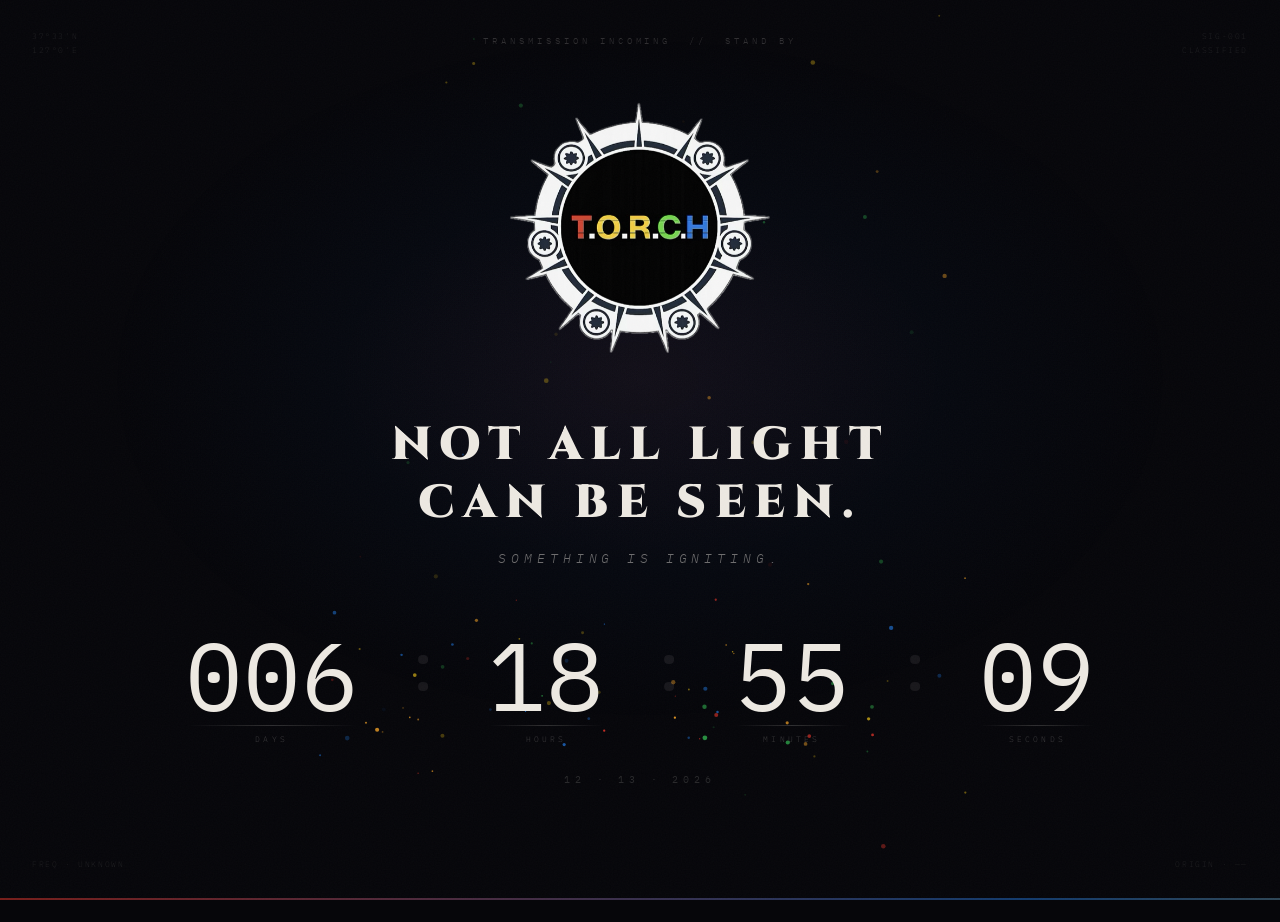
==== index.html @ 98383935 "Initial commit: T.O.R.C.H teaser site with countdown" ====
<!DOCTYPE html>
<html lang="en">
<head>
  <meta charset="UTF-8" />
  <meta name="viewport" content="width=device-width, initial-scale=1.0" />
  <title>T.O.R.C.H — 12.13.2026</title>
  <meta name="description" content="Something is igniting. 12.13.2026" />

  <link rel="preconnect" href="https://fonts.googleapis.com" />
  <link rel="preconnect" href="https://fonts.gstatic.com" crossorigin />
  <link href="https://fonts.googleapis.com/css2?family=Cinzel:wght@400;700;900&family=IBM+Plex+Mono:ital,wght@0,300;0,400;0,500;1,300&display=swap" rel="stylesheet" />

  <style>
    *, *::before, *::after { box-sizing: border-box; margin: 0; padding: 0; }

    :root {
      --red:    #e8352a;
      --blue:   #1f6fd0;
      --yellow: #f5c918;
      --green:  #2ea84a;
      --cream:  #ede9e2;
      --bg:     #06060a;
      --mid:    rgba(237,233,226,0.45);
      --faint:  rgba(237,233,226,0.18);
      --ghost:  rgba(237,233,226,0.07);
    }

    html, body {
      width: 100%; height: 100%;
      background: var(--bg);
      color: var(--cream);
      overflow-x: hidden;
      -webkit-font-smoothing: antialiased;
    }

    /* ── Grain overlay ──────────────────────────────── */
    body::after {
      content: '';
      position: fixed; inset: 0;
      background-image: url("data:image/svg+xml,%3Csvg xmlns='http://www.w3.org/2000/svg' width='300' height='300'%3E%3Cfilter id='n'%3E%3CfeTurbulence type='fractalNoise' baseFrequency='0.75' numOctaves='4' stitchTiles='stitch'/%3E%3C/filter%3E%3Crect width='300' height='300' filter='url(%23n)' opacity='1'/%3E%3C/svg%3E");
      opacity: 0.028;
      pointer-events: none;
      z-index: 999;
    }

    /* ── Radial bg glow ─────────────────────────────── */
    body::before {
      content: '';
      position: fixed; inset: 0;
      background: radial-gradient(ellipse 60% 55% at 50% 42%, rgba(31,111,208,0.07) 0%, transparent 70%),
                  radial-gradient(ellipse 40% 35% at 50% 42%, rgba(232,53,42,0.05) 0%, transparent 60%);
      pointer-events: none;
      z-index: 0;
    }

    /* ── Canvas ─────────────────────────────────────── */
    #canvas {
      position: fixed; inset: 0;
      width: 100%; height: 100%;
      pointer-events: none;
      z-index: 1;
    }

    /* ── Layout ─────────────────────────────────────── */
    .site {
      position: relative; z-index: 2;
      min-height: 100vh;
      display: flex;
      flex-direction: column;
      align-items: center;
      justify-content: center;
      padding: 6rem 2rem 5rem;
      gap: 0;
    }

    /* ── Top label ──────────────────────────────────── */
    .transmission {
      position: fixed;
      top: 2.2rem; left: 50%;
      transform: translateX(-50%);
      font-family: 'IBM Plex Mono', monospace;
      font-size: 0.55rem;
      font-weight: 300;
      letter-spacing: 0.45em;
      color: rgba(237,233,226,0.18);
      white-space: nowrap;
      text-transform: uppercase;
      animation: fadeIn 2s ease 0.5s both;
    }

    /* ── Corner coords ──────────────────────────────── */
    .corner {
      position: fixed;
      font-family: 'IBM Plex Mono', monospace;
      font-size: 0.5rem;
      font-weight: 300;
      letter-spacing: 0.2em;
      color: rgba(237,233,226,0.1);
      line-height: 1.8;
      animation: fadeIn 2s ease 1.5s both;
    }
    .corner-tl { top: 1.8rem; left: 2rem; }
    .corner-tr { top: 1.8rem; right: 2rem; text-align: right; }
    .corner-bl { bottom: 1.8rem; left: 2rem; }
    .corner-br { bottom: 1.8rem; right: 2rem; text-align: right; }
    @media (max-width: 600px) { .corner { display: none; } }

    /* ── Logo ───────────────────────────────────────── */
    .logo-wrap {
      position: relative;
      width: clamp(160px, 26vw, 260px);
      aspect-ratio: 1;
      margin-bottom: 3.5rem;
      animation: riseIn 1.4s cubic-bezier(0.22,1,0.36,1) 0.2s both;
    }

    .logo-wrap img {
      width: 100%; height: 100%;
      object-fit: contain;
      animation: breathe 5s ease-in-out infinite;
    }

    @keyframes breathe {
      0%,100% {
        filter:
          drop-shadow(0 0 18px rgba(232,53,42,0.22))
          drop-shadow(0 0 50px rgba(31,111,208,0.12))
          drop-shadow(0 0 90px rgba(245,201,24,0.05));
      }
      50% {
        filter:
          drop-shadow(0 0 32px rgba(232,53,42,0.40))
          drop-shadow(0 0 80px rgba(31,111,208,0.22))
          drop-shadow(0 0 140px rgba(245,201,24,0.10))
          drop-shadow(0 0 200px rgba(46,168,74,0.06));
      }
    }

    /* ── Headline ───────────────────────────────────── */
    .headline {
      text-align: center;
      margin-bottom: 3.8rem;
      animation: riseIn 1.4s cubic-bezier(0.22,1,0.36,1) 0.5s both;
    }

    .headline h1 {
      font-family: 'Cinzel', serif;
      font-weight: 900;
      font-size: clamp(1.35rem, 4.2vw, 2.9rem);
      letter-spacing: 0.18em;
      color: var(--cream);
      line-height: 1.25;
      margin-bottom: 1.1rem;
    }

    .headline p {
      font-family: 'IBM Plex Mono', monospace;
      font-weight: 300;
      font-style: italic;
      font-size: clamp(0.65rem, 1.4vw, 0.8rem);
      letter-spacing: 0.38em;
      color: var(--mid);
      text-transform: uppercase;
    }

    /* ── Countdown ──────────────────────────────────── */
    .countdown-wrap {
      display: flex;
      align-items: flex-start;
      gap: clamp(1.2rem, 3.5vw, 3rem);
      margin-bottom: 1.8rem;
      animation: riseIn 1.4s cubic-bezier(0.22,1,0.36,1) 0.8s both;
    }

    .cd-unit {
      display: flex;
      flex-direction: column;
      align-items: center;
      gap: 0.6rem;
    }

    .cd-num {
      font-family: 'IBM Plex Mono', monospace;
      font-weight: 400;
      font-size: clamp(2.8rem, 9vw, 6rem);
      line-height: 1;
      color: var(--cream);
      min-width: 2ch;
      text-align: center;
      position: relative;
    }

    /* Underline rule */
    .cd-num::after {
      content: '';
      position: absolute;
      bottom: -3px; left: 0; right: 0;
      height: 1px;
      background: linear-gradient(90deg, transparent, var(--faint), transparent);
    }

    .cd-label {
      font-family: 'IBM Plex Mono', monospace;
      font-weight: 300;
      font-size: 0.52rem;
      letter-spacing: 0.38em;
      color: rgba(237,233,226,0.22);
      text-transform: uppercase;
    }

    .cd-sep {
      font-family: 'IBM Plex Mono', monospace;
      font-size: clamp(2rem, 6vw, 4.2rem);
      color: rgba(237,233,226,0.08);
      line-height: 1;
      margin-top: 0.05em;
      user-select: none;
    }

    /* Tick flash */
    @keyframes tick {
      0%   { opacity: 1; }
      12%  { opacity: 0.4; }
      25%  { opacity: 1; }
    }
    .flash { animation: tick 0.25s ease; }

    /* ── Date tag ───────────────────────────────────── */
    .date-tag {
      font-family: 'IBM Plex Mono', monospace;
      font-size: 0.6rem;
      letter-spacing: 0.5em;
      color: rgba(237,233,226,0.15);
      margin-bottom: 3.5rem;
      text-transform: uppercase;
      animation: riseIn 1.4s cubic-bezier(0.22,1,0.36,1) 1s both;
    }


    /* ── Bottom signal bar ──────────────────────────── */
    .signal-bar {
      position: fixed;
      bottom: 0; left: 0; right: 0;
      height: 2px;
      background: linear-gradient(90deg,
        var(--red), var(--blue), var(--yellow), var(--green), var(--blue), var(--red)
      );
      background-size: 400% 100%;
      animation: signalFlow 10s linear infinite;
      opacity: 0.5;
      z-index: 10;
    }
    @keyframes signalFlow {
      0%   { background-position: 0% 0%; }
      100% { background-position: 400% 0%; }
    }

    /* ── Shared animations ──────────────────────────── */
    @keyframes fadeIn {
      from { opacity: 0; }
      to   { opacity: 1; }
    }
    @keyframes riseIn {
      from { opacity: 0; transform: translateY(22px); }
      to   { opacity: 1; transform: translateY(0); }
    }

    /* ── Responsive ─────────────────────────────────── */
    @media (max-width: 480px) {
      .countdown-wrap { gap: 0.9rem; }
      .cd-sep { font-size: 1.8rem; }
      .headline h1 { letter-spacing: 0.1em; }
    }
  </style>
</head>
<body>

<canvas id="canvas"></canvas>

<div class="transmission">TRANSMISSION INCOMING &nbsp;//&nbsp; STAND BY</div>

<div class="corner corner-tl">37°33'N<br>127°0'E</div>
<div class="corner corner-tr">SIG-001<br>CLASSIFIED</div>
<div class="corner corner-bl">FREQ&nbsp;·&nbsp;UNKNOWN</div>
<div class="corner corner-br">ORIGIN&nbsp;·&nbsp;——</div>

<main class="site">

  <div class="logo-wrap">
    <img src="images/Hero.png" alt="T.O.R.C.H" />
  </div>

  <div class="headline">
    <h1>NOT ALL LIGHT<br>CAN BE SEEN.</h1>
    <p>Something is igniting.</p>
  </div>

  <div class="countdown-wrap" id="countdown">
    <div class="cd-unit">
      <div class="cd-num" id="cd-days">000</div>
      <div class="cd-label">Days</div>
    </div>
    <div class="cd-sep">:</div>
    <div class="cd-unit">
      <div class="cd-num" id="cd-hours">00</div>
      <div class="cd-label">Hours</div>
    </div>
    <div class="cd-sep">:</div>
    <div class="cd-unit">
      <div class="cd-num" id="cd-mins">00</div>
      <div class="cd-label">Minutes</div>
    </div>
    <div class="cd-sep">:</div>
    <div class="cd-unit">
      <div class="cd-num" id="cd-secs">00</div>
      <div class="cd-label">Seconds</div>
    </div>
  </div>

  <div class="date-tag">12 · 13 · 2026</div>

</main>

<div class="signal-bar"></div>

<script>
// ── Countdown ──────────────────────────────────────────────────
const TARGET = new Date('2026-12-13T00:00:00');

function pad(n, w = 2) { return String(n).padStart(w, '0'); }

function tick() {
  const now  = new Date();
  const diff = TARGET - now;

  if (diff <= 0) {
    ['cd-days','cd-hours','cd-mins','cd-secs'].forEach(id => {
      document.getElementById(id).textContent = id === 'cd-days' ? '000' : '00';
    });
    return;
  }

  const days  = Math.floor(diff / 864e5);
  const hours = Math.floor((diff % 864e5) / 36e5);
  const mins  = Math.floor((diff % 36e5)  / 6e4);
  const secs  = Math.floor((diff % 6e4)   / 1e3);

  const secEl  = document.getElementById('cd-secs');
  const newSec = pad(secs);
  if (secEl.textContent !== newSec) {
    secEl.classList.remove('flash');
    void secEl.offsetWidth;
    secEl.classList.add('flash');
  }

  document.getElementById('cd-days').textContent  = pad(days, 3);
  document.getElementById('cd-hours').textContent = pad(hours);
  document.getElementById('cd-mins').textContent  = pad(mins);
  secEl.textContent = newSec;
}

tick();
setInterval(tick, 1000);

// ── Particle system (rising embers) ───────────────────────────
(function () {
  const canvas = document.getElementById('canvas');
  const ctx    = canvas.getContext('2d');
  let W, H;

  const COLORS = [
    [232, 53,  42],   // red
    [245,201,  24],   // yellow
    [255,170,  40],   // warm orange
    [ 31,111, 208],   // blue
    [ 46,168,  74],   // green
  ];

  function resize() {
    W = canvas.width  = window.innerWidth;
    H = canvas.height = window.innerHeight;
  }
  resize();
  window.addEventListener('resize', resize);

  class Ember {
    constructor(scatter) {
      this.scatter = scatter;
      this.reset();
      if (scatter) { this.y = Math.random() * H; this.alpha *= Math.random(); }
    }
    reset() {
      // Spawn in a loose band around horizontal centre
      this.x     = W * 0.25 + Math.random() * W * 0.5;
      this.y     = H * 0.72 + Math.random() * H * 0.15;
      this.vx    = (Math.random() - 0.5) * 0.5;
      this.vy    = -(0.35 + Math.random() * 1.1);
      this.r     = 0.6 + Math.random() * 1.8;
      this.alpha = 0.55 + Math.random() * 0.4;
      this.decay = 0.003 + Math.random() * 0.005;
      this.col   = COLORS[Math.floor(Math.random() * COLORS.length)];
      this.age   = 0;
    }
    update() {
      this.x += this.vx + Math.sin(this.age * 0.04) * 0.25;
      this.y += this.vy;
      this.alpha -= this.decay;
      this.age++;
      if (this.alpha <= 0 || this.y < -8) this.reset();
    }
    draw() {
      const [r, g, b] = this.col;
      ctx.beginPath();
      ctx.arc(this.x, this.y, this.r, 0, Math.PI * 2);
      ctx.fillStyle = `rgba(${r},${g},${b},${this.alpha.toFixed(3)})`;
      ctx.fill();
    }
  }

  const COUNT   = 110;
  const embers  = Array.from({ length: COUNT }, (_, i) => new Ember(i < COUNT * 0.7));

  function frame() {
    ctx.clearRect(0, 0, W, H);
    embers.forEach(e => { e.update(); e.draw(); });
    requestAnimationFrame(frame);
  }
  frame();
})();
</script>

</body>
</html>
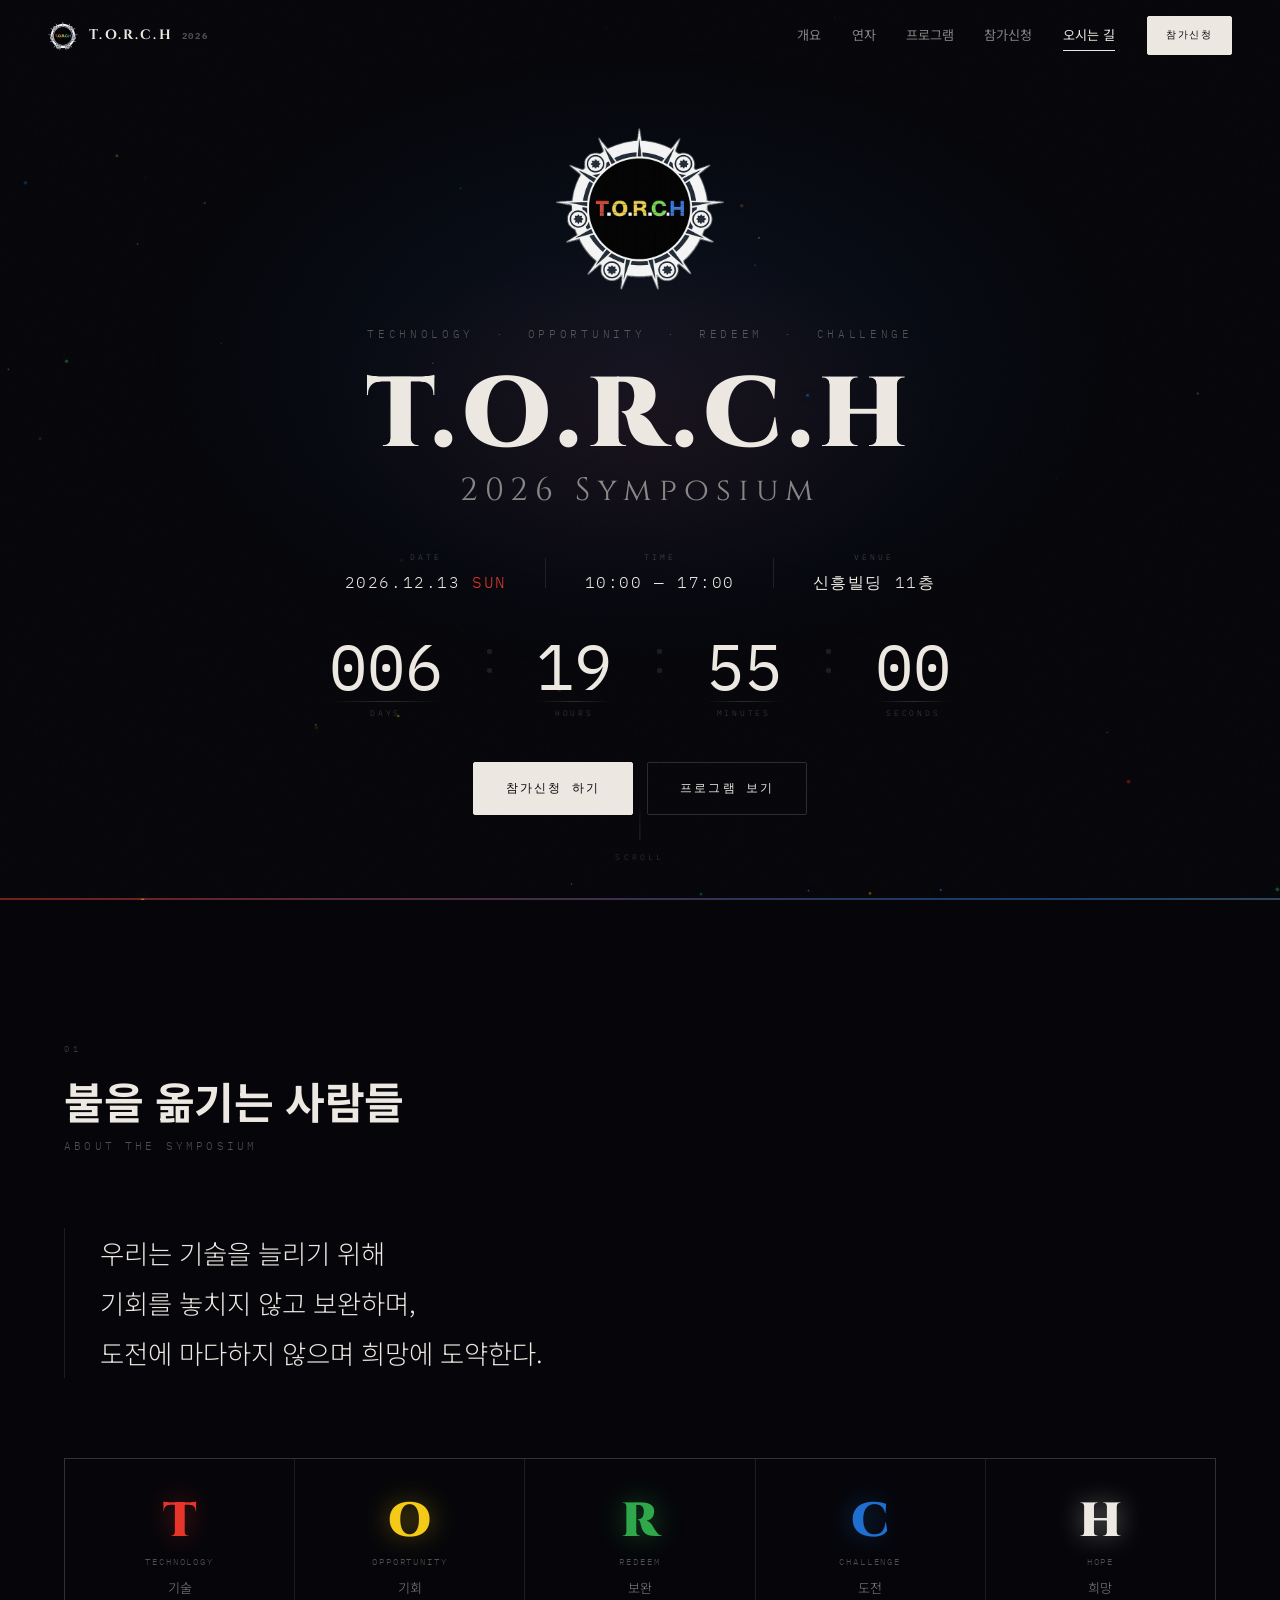
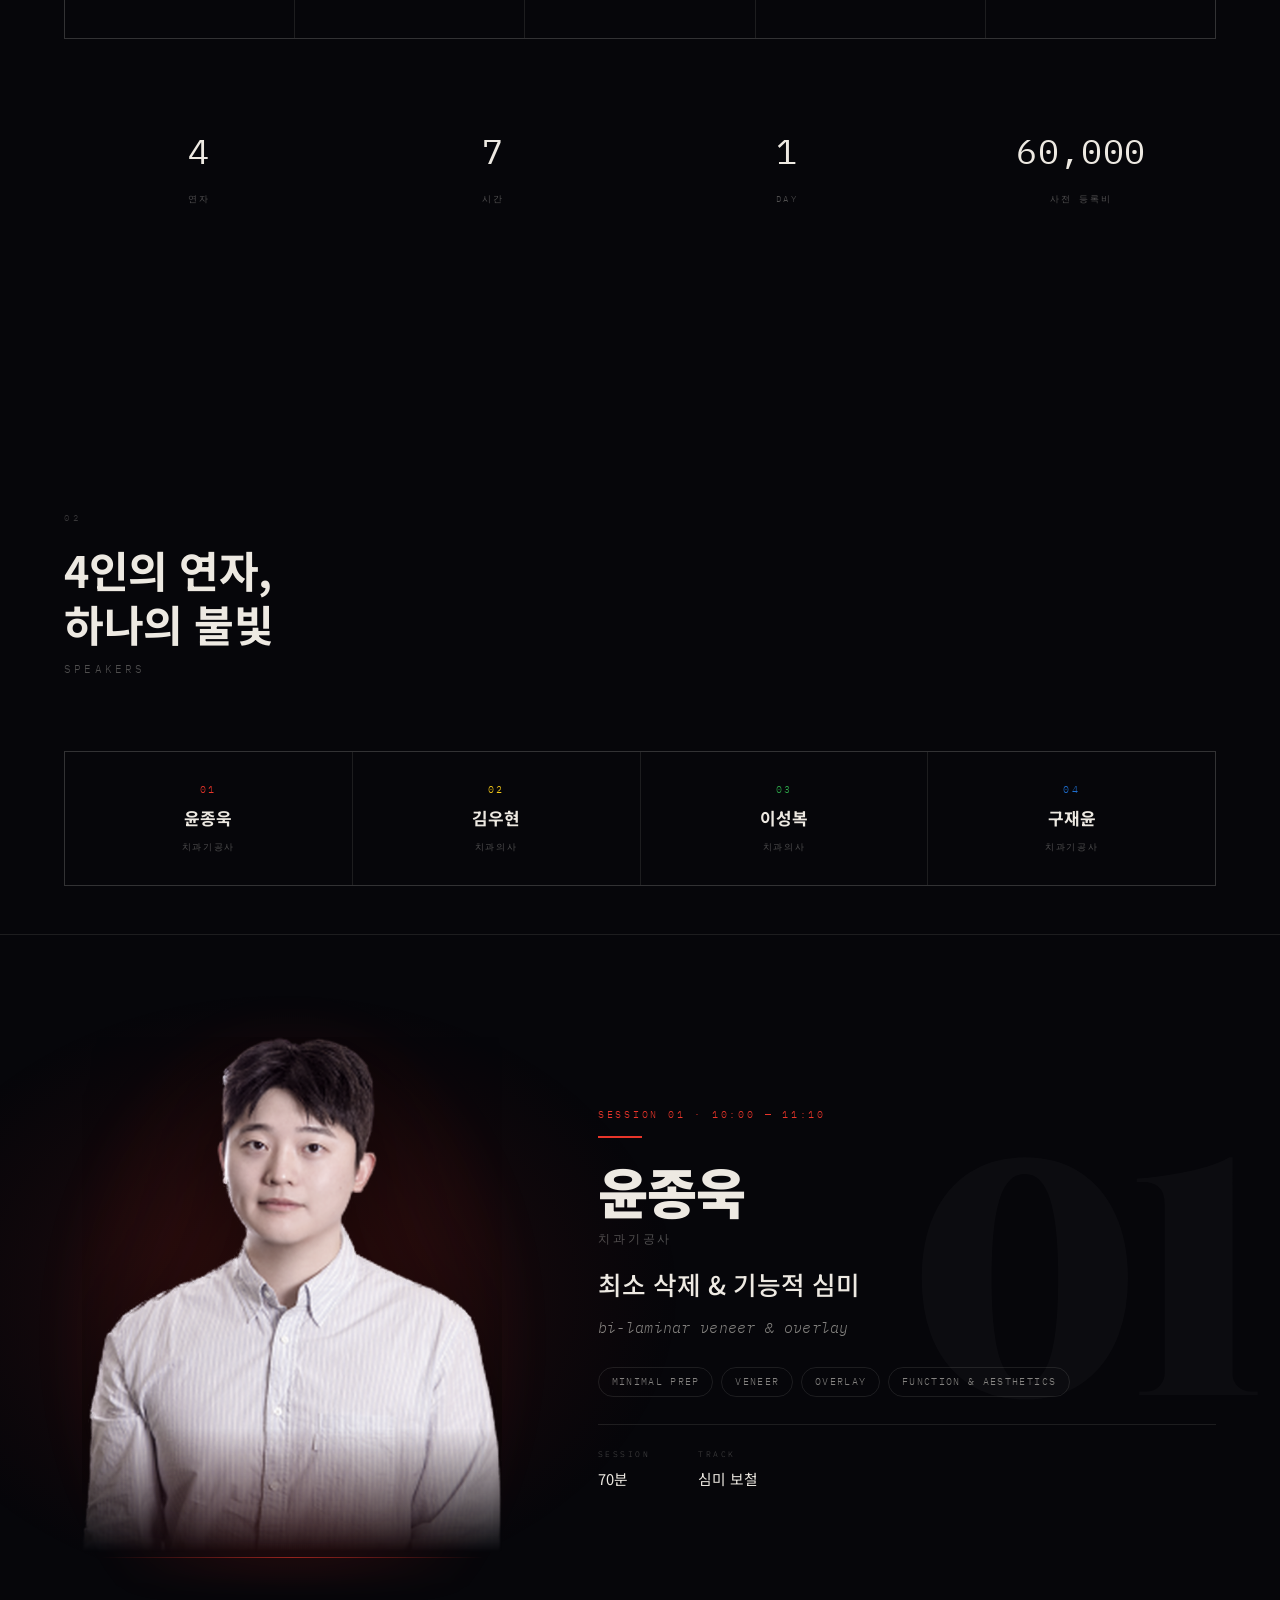
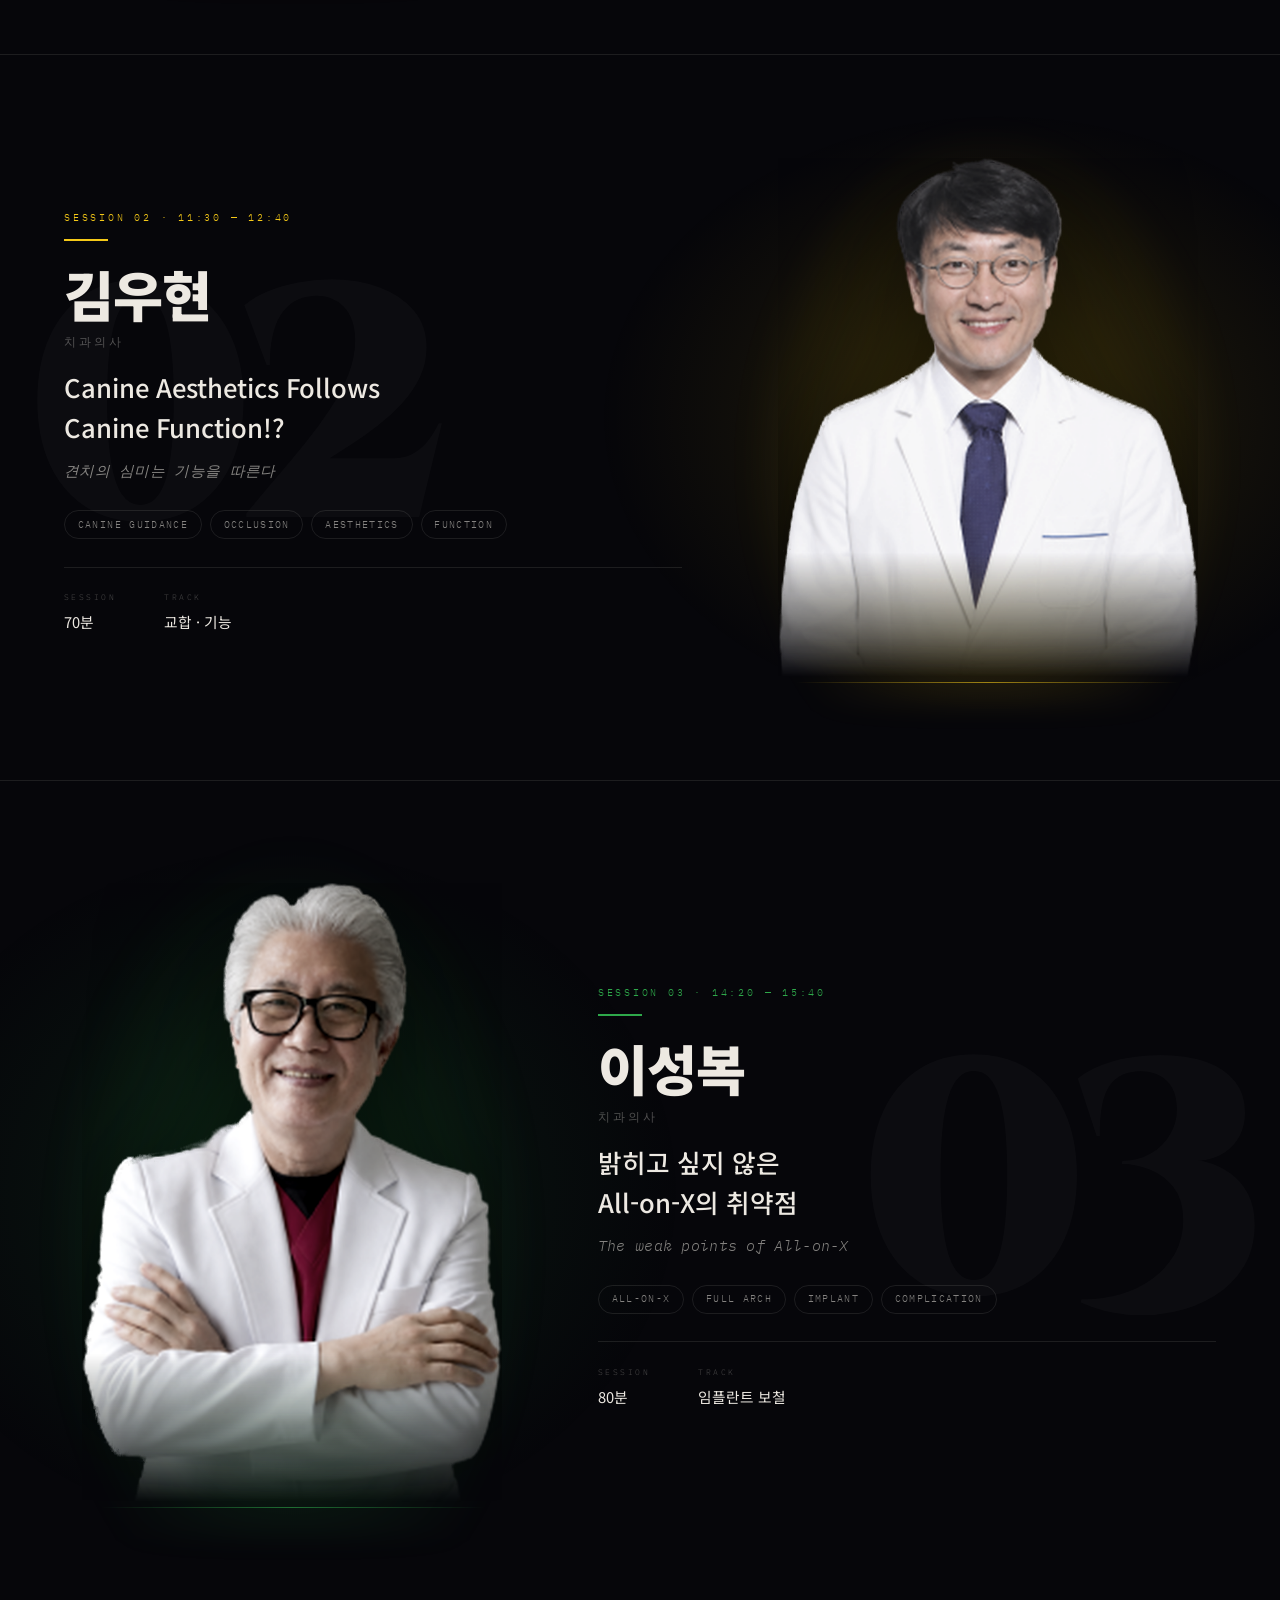
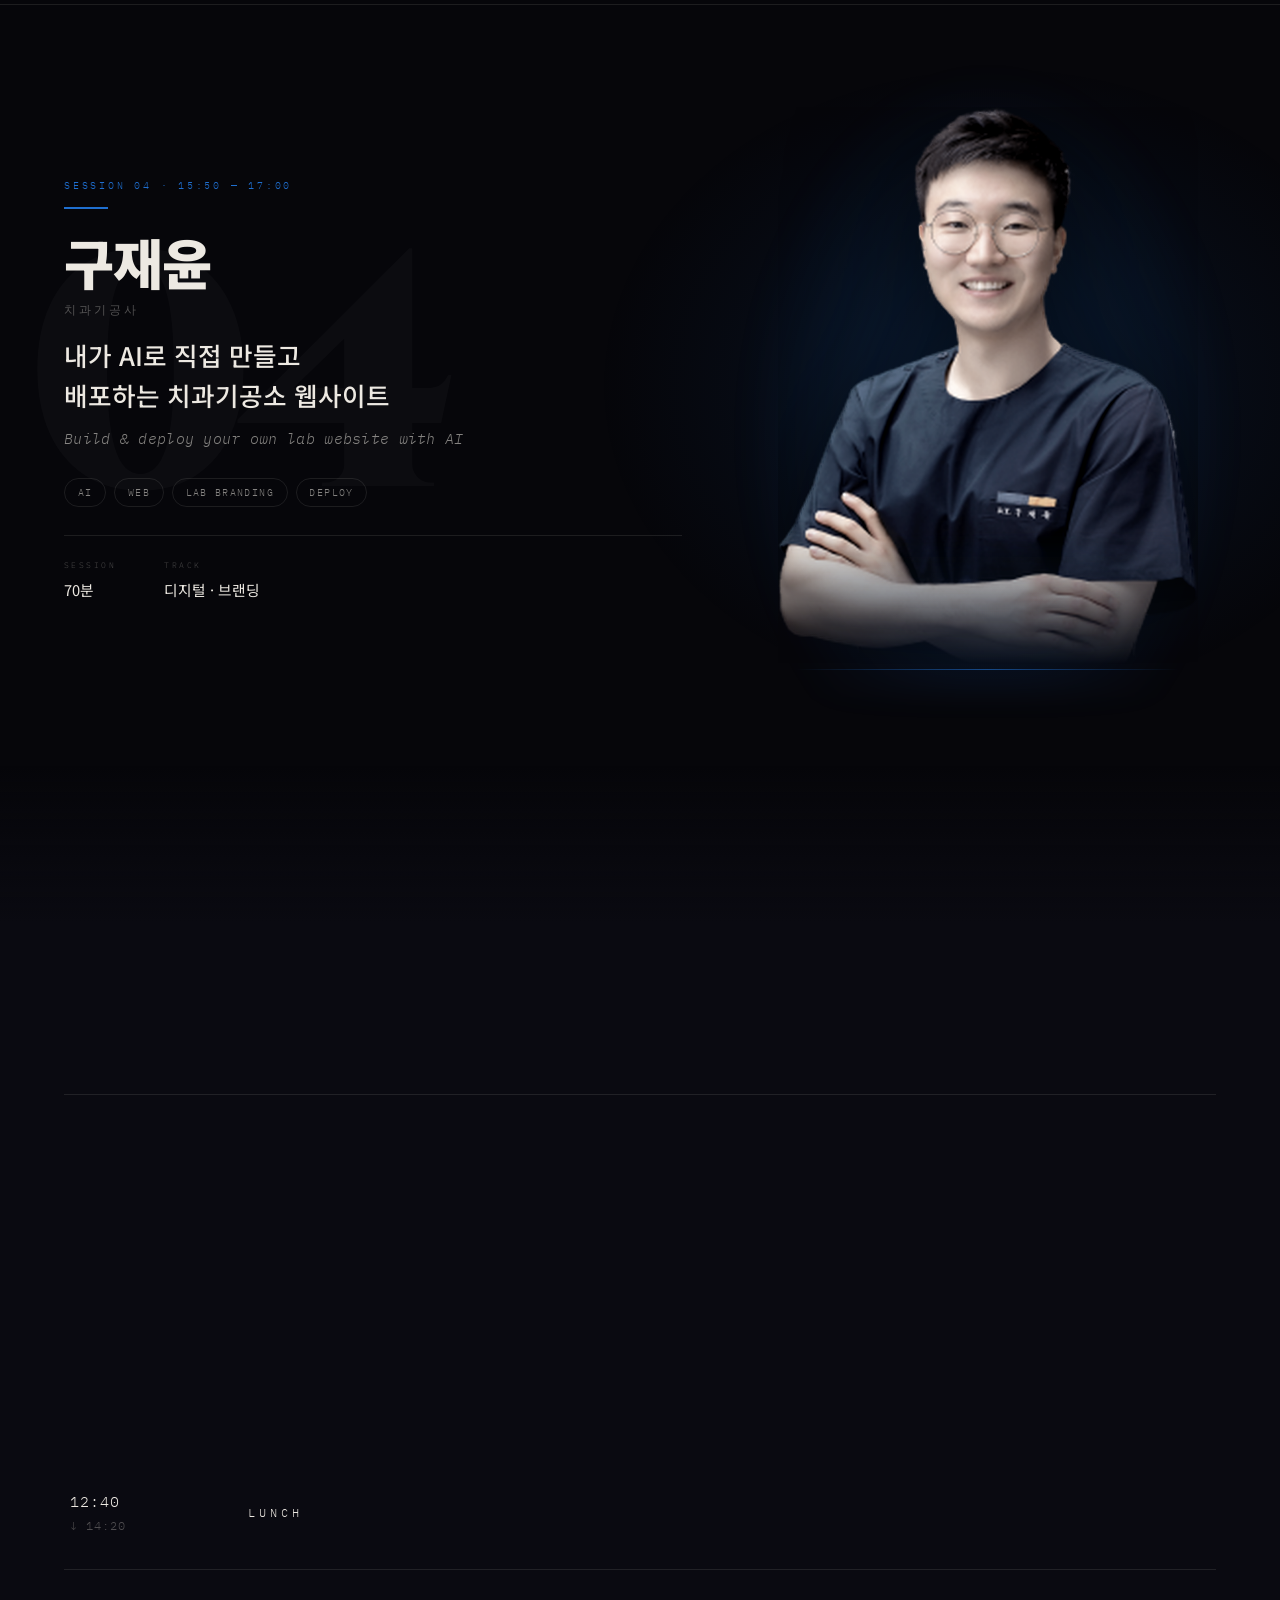
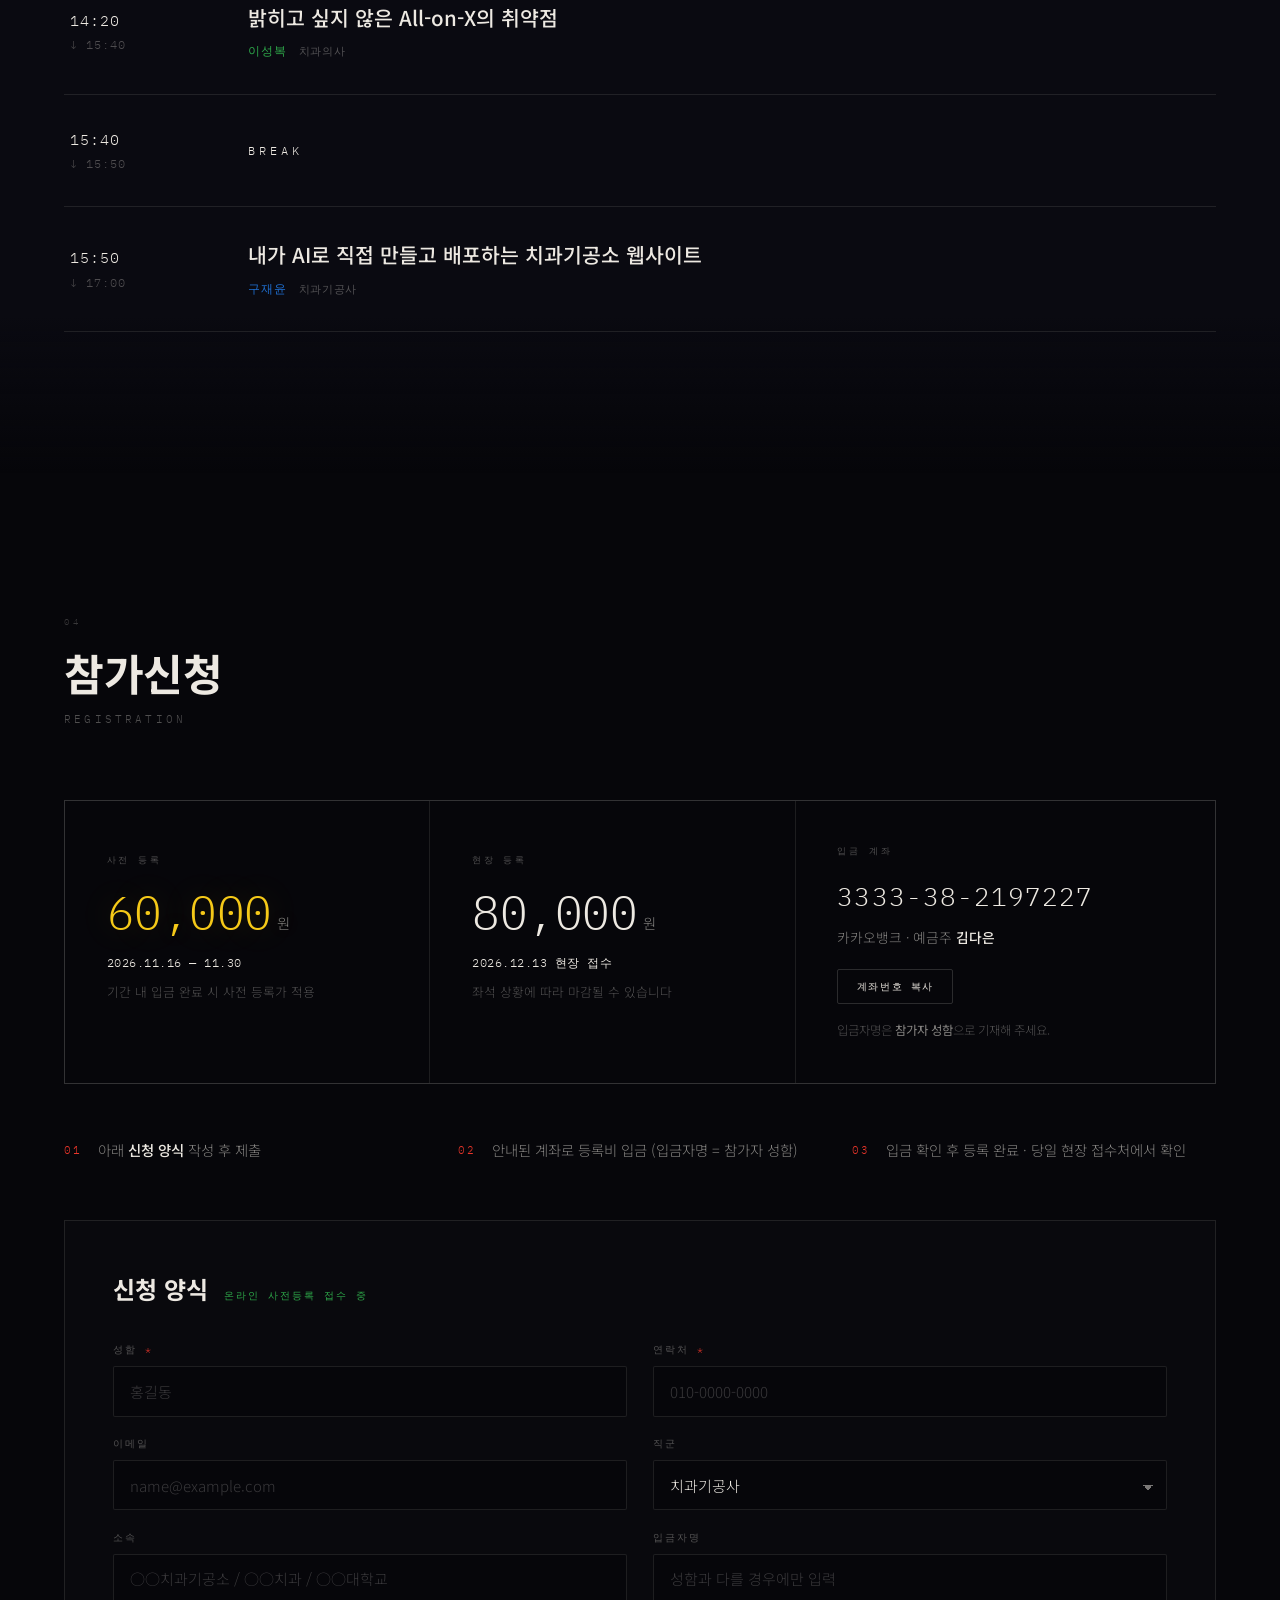
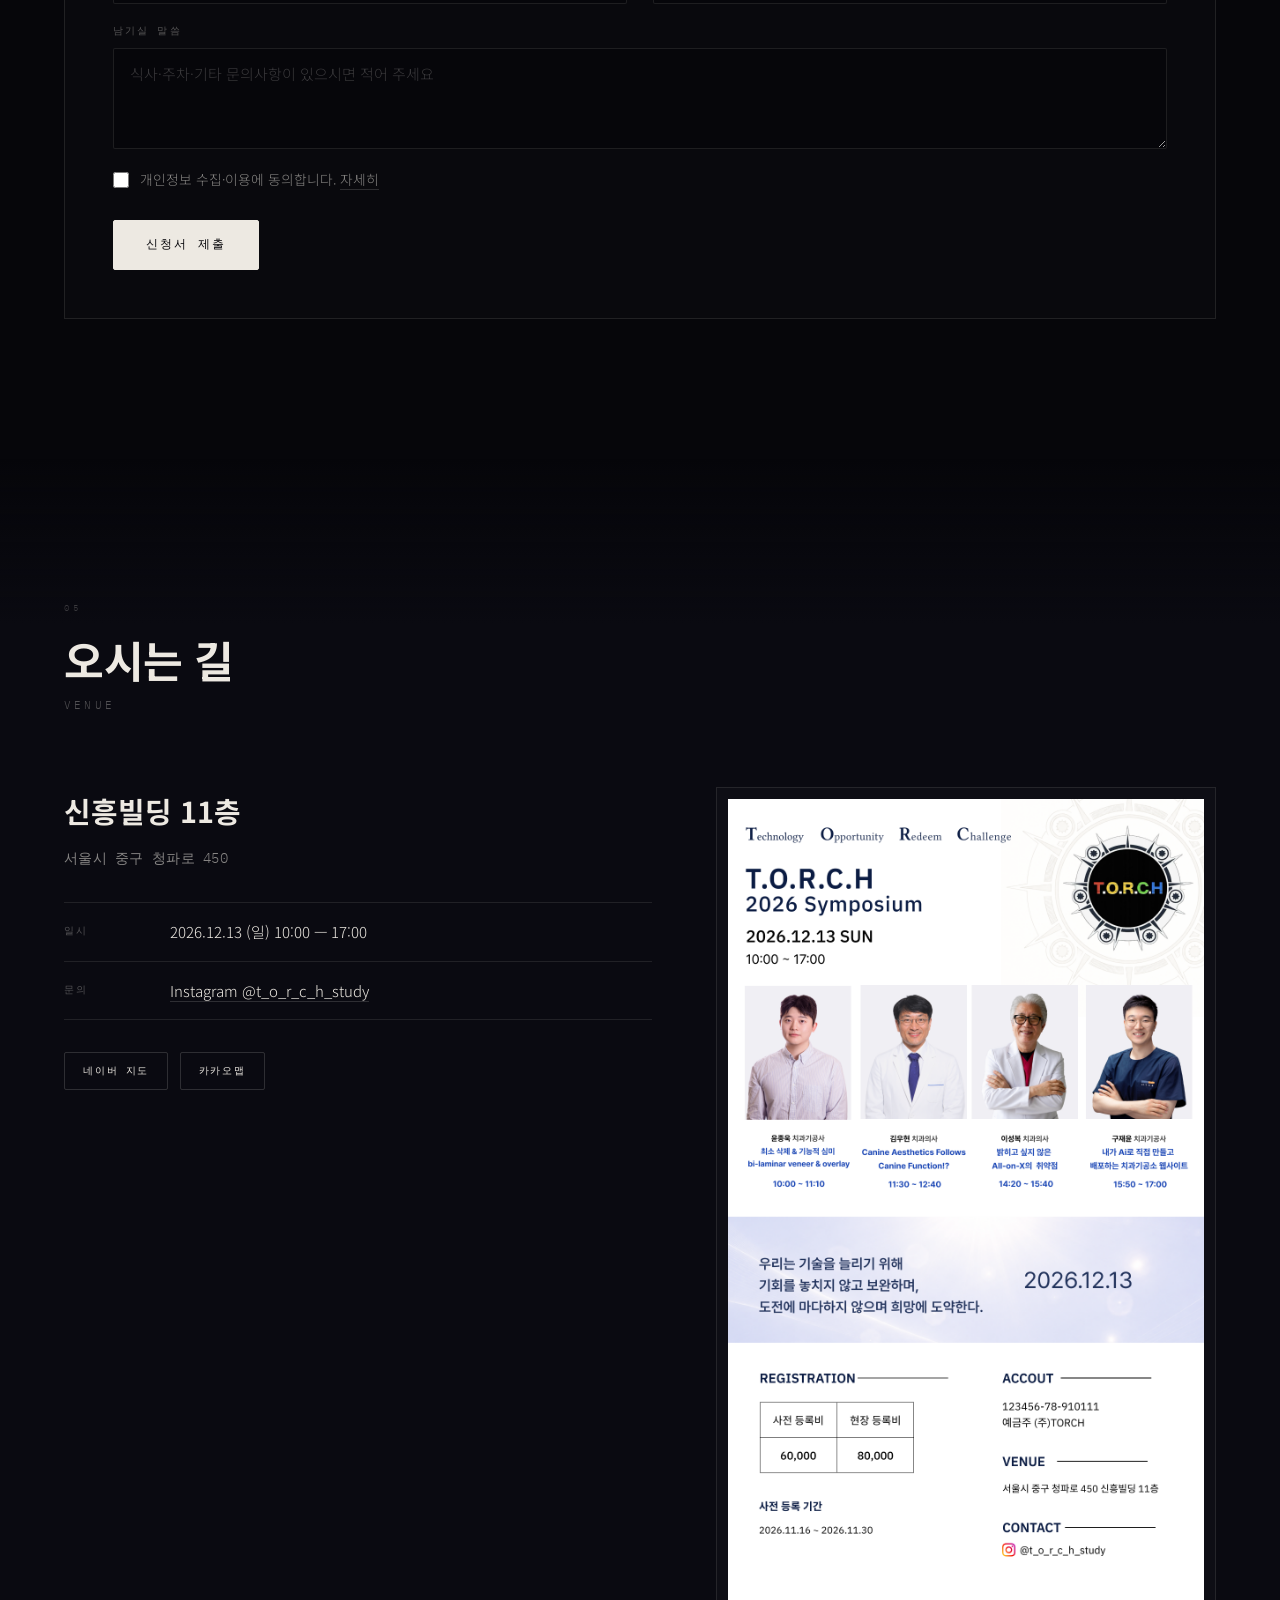
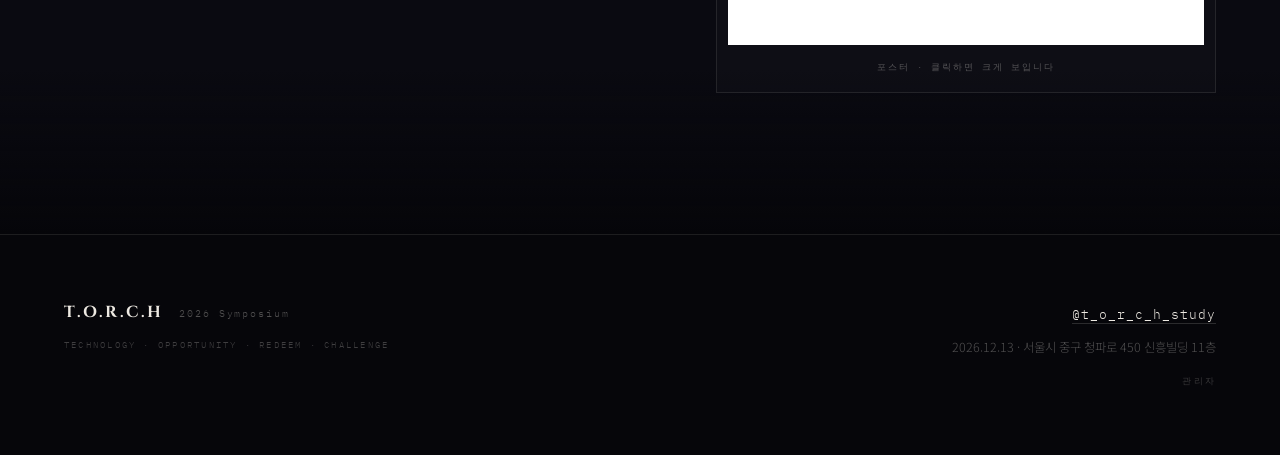
==== commit 28e8a40b: "컨퍼런스 사이트 전면 개편 + 온라인 참가신청/관리자 백엔드 - 연자 4인을 개별 풀섹션으로 재구성 (좌우 교차 레이아웃, 컬러 글로우,   고스트 넘버, 세션 태그) + 상단 로" ====
--- a/index.html
+++ b/index.html
@@ -1,433 +1,457 @@
 <!DOCTYPE html>
-<html lang="en">
+<html lang="ko">
 <head>
-  <meta charset="UTF-8" />
-  <meta name="viewport" content="width=device-width, initial-scale=1.0" />
-  <title>T.O.R.C.H — 12.13.2026</title>
-  <meta name="description" content="Something is igniting. 12.13.2026" />
-
-  <link rel="preconnect" href="https://fonts.googleapis.com" />
-  <link rel="preconnect" href="https://fonts.gstatic.com" crossorigin />
-  <link href="https://fonts.googleapis.com/css2?family=Cinzel:wght@400;700;900&family=IBM+Plex+Mono:ital,wght@0,300;0,400;0,500;1,300&display=swap" rel="stylesheet" />
-
-  <style>
-    *, *::before, *::after { box-sizing: border-box; margin: 0; padding: 0; }
-
-    :root {
-      --red:    #e8352a;
-      --blue:   #1f6fd0;
-      --yellow: #f5c918;
-      --green:  #2ea84a;
-      --cream:  #ede9e2;
-      --bg:     #06060a;
-      --mid:    rgba(237,233,226,0.45);
-      --faint:  rgba(237,233,226,0.18);
-      --ghost:  rgba(237,233,226,0.07);
-    }
-
-    html, body {
-      width: 100%; height: 100%;
-      background: var(--bg);
-      color: var(--cream);
-      overflow-x: hidden;
-      -webkit-font-smoothing: antialiased;
-    }
-
-    /* ── Grain overlay ──────────────────────────────── */
-    body::after {
-      content: '';
-      position: fixed; inset: 0;
-      background-image: url("data:image/svg+xml,%3Csvg xmlns='http://www.w3.org/2000/svg' width='300' height='300'%3E%3Cfilter id='n'%3E%3CfeTurbulence type='fractalNoise' baseFrequency='0.75' numOctaves='4' stitchTiles='stitch'/%3E%3C/filter%3E%3Crect width='300' height='300' filter='url(%23n)' opacity='1'/%3E%3C/svg%3E");
-      opacity: 0.028;
-      pointer-events: none;
-      z-index: 999;
-    }
-
-    /* ── Radial bg glow ─────────────────────────────── */
-    body::before {
-      content: '';
-      position: fixed; inset: 0;
-      background: radial-gradient(ellipse 60% 55% at 50% 42%, rgba(31,111,208,0.07) 0%, transparent 70%),
-                  radial-gradient(ellipse 40% 35% at 50% 42%, rgba(232,53,42,0.05) 0%, transparent 60%);
-      pointer-events: none;
-      z-index: 0;
-    }
-
-    /* ── Canvas ─────────────────────────────────────── */
-    #canvas {
-      position: fixed; inset: 0;
-      width: 100%; height: 100%;
-      pointer-events: none;
-      z-index: 1;
-    }
-
-    /* ── Layout ─────────────────────────────────────── */
-    .site {
-      position: relative; z-index: 2;
-      min-height: 100vh;
-      display: flex;
-      flex-direction: column;
-      align-items: center;
-      justify-content: center;
-      padding: 6rem 2rem 5rem;
-      gap: 0;
-    }
-
-    /* ── Top label ──────────────────────────────────── */
-    .transmission {
-      position: fixed;
-      top: 2.2rem; left: 50%;
-      transform: translateX(-50%);
-      font-family: 'IBM Plex Mono', monospace;
-      font-size: 0.55rem;
-      font-weight: 300;
-      letter-spacing: 0.45em;
-      color: rgba(237,233,226,0.18);
-      white-space: nowrap;
-      text-transform: uppercase;
-      animation: fadeIn 2s ease 0.5s both;
-    }
-
-    /* ── Corner coords ──────────────────────────────── */
-    .corner {
-      position: fixed;
-      font-family: 'IBM Plex Mono', monospace;
-      font-size: 0.5rem;
-      font-weight: 300;
-      letter-spacing: 0.2em;
-      color: rgba(237,233,226,0.1);
-      line-height: 1.8;
-      animation: fadeIn 2s ease 1.5s both;
-    }
-    .corner-tl { top: 1.8rem; left: 2rem; }
-    .corner-tr { top: 1.8rem; right: 2rem; text-align: right; }
-    .corner-bl { bottom: 1.8rem; left: 2rem; }
-    .corner-br { bottom: 1.8rem; right: 2rem; text-align: right; }
-    @media (max-width: 600px) { .corner { display: none; } }
-
-    /* ── Logo ───────────────────────────────────────── */
-    .logo-wrap {
-      position: relative;
-      width: clamp(160px, 26vw, 260px);
-      aspect-ratio: 1;
-      margin-bottom: 3.5rem;
-      animation: riseIn 1.4s cubic-bezier(0.22,1,0.36,1) 0.2s both;
-    }
-
-    .logo-wrap img {
-      width: 100%; height: 100%;
-      object-fit: contain;
-      animation: breathe 5s ease-in-out infinite;
-    }
-
-    @keyframes breathe {
-      0%,100% {
-        filter:
-          drop-shadow(0 0 18px rgba(232,53,42,0.22))
-          drop-shadow(0 0 50px rgba(31,111,208,0.12))
-          drop-shadow(0 0 90px rgba(245,201,24,0.05));
-      }
-      50% {
-        filter:
-          drop-shadow(0 0 32px rgba(232,53,42,0.40))
-          drop-shadow(0 0 80px rgba(31,111,208,0.22))
-          drop-shadow(0 0 140px rgba(245,201,24,0.10))
-          drop-shadow(0 0 200px rgba(46,168,74,0.06));
-      }
-    }
-
-    /* ── Headline ───────────────────────────────────── */
-    .headline {
-      text-align: center;
-      margin-bottom: 3.8rem;
-      animation: riseIn 1.4s cubic-bezier(0.22,1,0.36,1) 0.5s both;
-    }
-
-    .headline h1 {
-      font-family: 'Cinzel', serif;
-      font-weight: 900;
-      font-size: clamp(1.35rem, 4.2vw, 2.9rem);
-      letter-spacing: 0.18em;
-      color: var(--cream);
-      line-height: 1.25;
-      margin-bottom: 1.1rem;
-    }
-
-    .headline p {
-      font-family: 'IBM Plex Mono', monospace;
-      font-weight: 300;
-      font-style: italic;
-      font-size: clamp(0.65rem, 1.4vw, 0.8rem);
-      letter-spacing: 0.38em;
-      color: var(--mid);
-      text-transform: uppercase;
-    }
-
-    /* ── Countdown ──────────────────────────────────── */
-    .countdown-wrap {
-      display: flex;
-      align-items: flex-start;
-      gap: clamp(1.2rem, 3.5vw, 3rem);
-      margin-bottom: 1.8rem;
-      animation: riseIn 1.4s cubic-bezier(0.22,1,0.36,1) 0.8s both;
-    }
-
-    .cd-unit {
-      display: flex;
-      flex-direction: column;
-      align-items: center;
-      gap: 0.6rem;
-    }
-
-    .cd-num {
-      font-family: 'IBM Plex Mono', monospace;
-      font-weight: 400;
-      font-size: clamp(2.8rem, 9vw, 6rem);
-      line-height: 1;
-      color: var(--cream);
-      min-width: 2ch;
-      text-align: center;
-      position: relative;
-    }
-
-    /* Underline rule */
-    .cd-num::after {
-      content: '';
-      position: absolute;
-      bottom: -3px; left: 0; right: 0;
-      height: 1px;
-      background: linear-gradient(90deg, transparent, var(--faint), transparent);
-    }
-
-    .cd-label {
-      font-family: 'IBM Plex Mono', monospace;
-      font-weight: 300;
-      font-size: 0.52rem;
-      letter-spacing: 0.38em;
-      color: rgba(237,233,226,0.22);
-      text-transform: uppercase;
-    }
-
-    .cd-sep {
-      font-family: 'IBM Plex Mono', monospace;
-      font-size: clamp(2rem, 6vw, 4.2rem);
-      color: rgba(237,233,226,0.08);
-      line-height: 1;
-      margin-top: 0.05em;
-      user-select: none;
-    }
-
-    /* Tick flash */
-    @keyframes tick {
-      0%   { opacity: 1; }
-      12%  { opacity: 0.4; }
-      25%  { opacity: 1; }
-    }
-    .flash { animation: tick 0.25s ease; }
-
-    /* ── Date tag ───────────────────────────────────── */
-    .date-tag {
-      font-family: 'IBM Plex Mono', monospace;
-      font-size: 0.6rem;
-      letter-spacing: 0.5em;
-      color: rgba(237,233,226,0.15);
-      margin-bottom: 3.5rem;
-      text-transform: uppercase;
-      animation: riseIn 1.4s cubic-bezier(0.22,1,0.36,1) 1s both;
-    }
-
-
-    /* ── Bottom signal bar ──────────────────────────── */
-    .signal-bar {
-      position: fixed;
-      bottom: 0; left: 0; right: 0;
-      height: 2px;
-      background: linear-gradient(90deg,
-        var(--red), var(--blue), var(--yellow), var(--green), var(--blue), var(--red)
-      );
-      background-size: 400% 100%;
-      animation: signalFlow 10s linear infinite;
-      opacity: 0.5;
-      z-index: 10;
-    }
-    @keyframes signalFlow {
-      0%   { background-position: 0% 0%; }
-      100% { background-position: 400% 0%; }
-    }
-
-    /* ── Shared animations ──────────────────────────── */
-    @keyframes fadeIn {
-      from { opacity: 0; }
-      to   { opacity: 1; }
-    }
-    @keyframes riseIn {
-      from { opacity: 0; transform: translateY(22px); }
-      to   { opacity: 1; transform: translateY(0); }
-    }
-
-    /* ── Responsive ─────────────────────────────────── */
-    @media (max-width: 480px) {
-      .countdown-wrap { gap: 0.9rem; }
-      .cd-sep { font-size: 1.8rem; }
-      .headline h1 { letter-spacing: 0.1em; }
-    }
-  </style>
+<meta charset="UTF-8" />
+<meta name="viewport" content="width=device-width, initial-scale=1.0" />
+<title>T.O.R.C.H 2026 Symposium — 2026.12.13</title>
+<meta name="description" content="T.O.R.C.H 2026 Symposium · 2026년 12월 13일(일) 10:00~17:00 · 서울시 중구 청파로 450 신흥빌딩 11층. Technology · Opportunity · Redeem · Challenge." />
+<meta property="og:title" content="T.O.R.C.H 2026 Symposium" />
+<meta property="og:description" content="2026.12.13 SUN 10:00~17:00 · 신흥빌딩 11층 · 4인의 연자, 하나의 불빛." />
+<meta property="og:image" content="images/poster.png" />
+<meta property="og:type" content="website" />
+<link rel="icon" href="images/Hero.png" />
+
+<link rel="preconnect" href="https://fonts.googleapis.com" />
+<link rel="preconnect" href="https://fonts.gstatic.com" crossorigin />
+<link href="https://fonts.googleapis.com/css2?family=Cinzel:wght@400;700;900&family=IBM+Plex+Mono:ital,wght@0,300;0,400;0,500;1,300&family=Noto+Sans+KR:wght@300;400;500;700;900&display=swap" rel="stylesheet" />
+<link rel="stylesheet" href="css/style.css" />
 </head>
 <body>
 
-<canvas id="canvas"></canvas>
-
-<div class="transmission">TRANSMISSION INCOMING &nbsp;//&nbsp; STAND BY</div>
-
-<div class="corner corner-tl">37°33'N<br>127°0'E</div>
-<div class="corner corner-tr">SIG-001<br>CLASSIFIED</div>
-<div class="corner corner-bl">FREQ&nbsp;·&nbsp;UNKNOWN</div>
-<div class="corner corner-br">ORIGIN&nbsp;·&nbsp;——</div>
-
-<main class="site">
-
-  <div class="logo-wrap">
-    <img src="images/Hero.png" alt="T.O.R.C.H" />
-  </div>
-
-  <div class="headline">
-    <h1>NOT ALL LIGHT<br>CAN BE SEEN.</h1>
-    <p>Something is igniting.</p>
-  </div>
-
-  <div class="countdown-wrap" id="countdown">
-    <div class="cd-unit">
-      <div class="cd-num" id="cd-days">000</div>
-      <div class="cd-label">Days</div>
-    </div>
-    <div class="cd-sep">:</div>
-    <div class="cd-unit">
-      <div class="cd-num" id="cd-hours">00</div>
-      <div class="cd-label">Hours</div>
-    </div>
-    <div class="cd-sep">:</div>
-    <div class="cd-unit">
-      <div class="cd-num" id="cd-mins">00</div>
-      <div class="cd-label">Minutes</div>
-    </div>
-    <div class="cd-sep">:</div>
-    <div class="cd-unit">
-      <div class="cd-num" id="cd-secs">00</div>
-      <div class="cd-label">Seconds</div>
-    </div>
-  </div>
-
-  <div class="date-tag">12 · 13 · 2026</div>
-
+<canvas id="embers"></canvas>
+<div class="signal-bar"></div>
+
+<div class="notice-bar" id="noticeBar" hidden><span></span></div>
+
+<!-- ══ NAV ══════════════════════════════════════════ -->
+<header class="nav" id="nav">
+  <a class="nav-brand" href="#top">
+    <img src="images/Hero.png" alt="" />
+    <span>T.O.R.C.H<em>2026</em></span>
+  </a>
+  <nav class="nav-links">
+    <a href="#about">개요</a>
+    <a href="#speakers">연자</a>
+    <a href="#program">프로그램</a>
+    <a href="#register">참가신청</a>
+    <a href="#venue">오시는 길</a>
+  </nav>
+  <a class="btn btn-sm" href="#register">참가신청</a>
+  <button class="nav-toggle" id="navToggle" aria-label="메뉴 열기"><span></span><span></span></button>
+</header>
+
+<!-- ══ HERO ═════════════════════════════════════════ -->
+<main id="top">
+<section class="hero">
+  <div class="hero-glow"></div>
+
+  <div class="hero-inner">
+    <div class="hero-logo"><img src="images/Hero.png" alt="T.O.R.C.H" /></div>
+
+    <p class="hero-kicker">Technology &nbsp;·&nbsp; Opportunity &nbsp;·&nbsp; Redeem &nbsp;·&nbsp; Challenge</p>
+    <h1 class="hero-title">T.O.R.C.H<br /><span>2026 Symposium</span></h1>
+
+    <div class="hero-meta">
+      <div><span class="hm-label">DATE</span><span class="hm-value">2026.12.13 <em>SUN</em></span></div>
+      <div class="hm-div"></div>
+      <div><span class="hm-label">TIME</span><span class="hm-value">10:00 — 17:00</span></div>
+      <div class="hm-div"></div>
+      <div><span class="hm-label">VENUE</span><span class="hm-value">신흥빌딩 11층</span></div>
+    </div>
+
+    <div class="countdown" id="countdown">
+      <div class="cd-unit"><span class="cd-num" id="cd-days">000</span><span class="cd-label">Days</span></div>
+      <span class="cd-sep">:</span>
+      <div class="cd-unit"><span class="cd-num" id="cd-hours">00</span><span class="cd-label">Hours</span></div>
+      <span class="cd-sep">:</span>
+      <div class="cd-unit"><span class="cd-num" id="cd-mins">00</span><span class="cd-label">Minutes</span></div>
+      <span class="cd-sep">:</span>
+      <div class="cd-unit"><span class="cd-num" id="cd-secs">00</span><span class="cd-label">Seconds</span></div>
+    </div>
+
+    <div class="hero-cta">
+      <a class="btn" href="#register">참가신청 하기</a>
+      <a class="btn btn-ghost" href="#program">프로그램 보기</a>
+    </div>
+  </div>
+
+  <a class="scroll-cue" href="#about"><span></span>SCROLL</a>
+</section>
+
+<!-- ══ ABOUT / ACRONYM ══════════════════════════════ -->
+<section class="section" id="about">
+  <div class="wrap">
+    <div class="sec-head reveal">
+      <span class="sec-num">01</span>
+      <h2>불을 옮기는 사람들</h2>
+      <p class="sec-sub">About the symposium</p>
+    </div>
+
+    <p class="lead reveal">
+      우리는 기술을 늘리기 위해<br />
+      기회를 놓치지 않고 보완하며,<br />
+      도전에 마다하지 않으며 희망에 도약한다.
+    </p>
+
+    <div class="acronym reveal">
+      <div class="ac-item" style="--c:var(--red)">
+        <span class="ac-letter">T</span><span class="ac-en">Technology</span><span class="ac-ko">기술</span>
+      </div>
+      <div class="ac-item" style="--c:var(--yellow)">
+        <span class="ac-letter">O</span><span class="ac-en">Opportunity</span><span class="ac-ko">기회</span>
+      </div>
+      <div class="ac-item" style="--c:var(--green)">
+        <span class="ac-letter">R</span><span class="ac-en">Redeem</span><span class="ac-ko">보완</span>
+      </div>
+      <div class="ac-item" style="--c:var(--blue)">
+        <span class="ac-letter">C</span><span class="ac-en">Challenge</span><span class="ac-ko">도전</span>
+      </div>
+      <div class="ac-item" style="--c:var(--cream)">
+        <span class="ac-letter">H</span><span class="ac-en">Hope</span><span class="ac-ko">희망</span>
+      </div>
+    </div>
+
+    <div class="facts reveal">
+      <div class="fact"><b>4</b><span>연자</span></div>
+      <div class="fact"><b>7</b><span>시간</span></div>
+      <div class="fact"><b>1</b><span>DAY</span></div>
+      <div class="fact"><b>60,000</b><span>사전 등록비</span></div>
+    </div>
+  </div>
+</section>
+
+<!-- ══ SPEAKERS ═════════════════════════════════════ -->
+<section class="speakers-intro section" id="speakers">
+  <div class="wrap">
+    <div class="sec-head reveal">
+      <span class="sec-num">02</span>
+      <h2>4인의 연자,<br />하나의 불빛</h2>
+      <p class="sec-sub">Speakers</p>
+    </div>
+    <div class="sp-roster reveal">
+      <a class="rst" href="#speaker-1" style="--c:var(--red)"><em>01</em><b>윤종욱</b><span>치과기공사</span></a>
+      <a class="rst" href="#speaker-2" style="--c:var(--yellow)"><em>02</em><b>김우현</b><span>치과의사</span></a>
+      <a class="rst" href="#speaker-3" style="--c:var(--green)"><em>03</em><b>이성복</b><span>치과의사</span></a>
+      <a class="rst" href="#speaker-4" style="--c:var(--blue)"><em>04</em><b>구재윤</b><span>치과기공사</span></a>
+    </div>
+  </div>
+</section>
+
+<!-- ── Speaker 01 ─────────────────────────────────── -->
+<section class="speaker" id="speaker-1" style="--c:var(--red); --crgb:232,53,42">
+  <span class="sp-ghost" aria-hidden="true">01</span>
+  <div class="wrap sp-grid">
+    <figure class="sp-figure reveal">
+      <img src="images/speakers/01_yoon_jongwook.png" alt="윤종욱 치과기공사" loading="lazy" />
+    </figure>
+    <div class="sp-content reveal">
+      <span class="sp-session">Session 01 · 10:00 — 11:10</span>
+      <h3 class="sp-name">윤종욱<em>치과기공사</em></h3>
+      <p class="sp-title-ko">최소 삭제 &amp; 기능적 심미</p>
+      <p class="sp-title-en">bi-laminar veneer &amp; overlay</p>
+      <ul class="sp-tags">
+        <li>Minimal Prep</li><li>Veneer</li><li>Overlay</li><li>Function &amp; Aesthetics</li>
+      </ul>
+      <div class="sp-meta">
+        <div><span>SESSION</span><b>70분</b></div>
+        <div><span>TRACK</span><b>심미 보철</b></div>
+      </div>
+    </div>
+  </div>
+</section>
+
+<!-- ── Speaker 02 ─────────────────────────────────── -->
+<section class="speaker speaker-rev" id="speaker-2" style="--c:var(--yellow); --crgb:245,201,24">
+  <span class="sp-ghost" aria-hidden="true">02</span>
+  <div class="wrap sp-grid">
+    <figure class="sp-figure reveal">
+      <img src="images/speakers/02_kim_woohyun.png" alt="김우현 치과의사" loading="lazy" />
+    </figure>
+    <div class="sp-content reveal">
+      <span class="sp-session">Session 02 · 11:30 — 12:40</span>
+      <h3 class="sp-name">김우현<em>치과의사</em></h3>
+      <p class="sp-title-ko">Canine Aesthetics Follows<br />Canine Function!?</p>
+      <p class="sp-title-en">견치의 심미는 기능을 따른다</p>
+      <ul class="sp-tags">
+        <li>Canine Guidance</li><li>Occlusion</li><li>Aesthetics</li><li>Function</li>
+      </ul>
+      <div class="sp-meta">
+        <div><span>SESSION</span><b>70분</b></div>
+        <div><span>TRACK</span><b>교합 · 기능</b></div>
+      </div>
+    </div>
+  </div>
+</section>
+
+<!-- ── Speaker 03 ─────────────────────────────────── -->
+<section class="speaker" id="speaker-3" style="--c:var(--green); --crgb:46,168,74">
+  <span class="sp-ghost" aria-hidden="true">03</span>
+  <div class="wrap sp-grid">
+    <figure class="sp-figure reveal">
+      <img src="images/speakers/03_lee_seongbok.png" alt="이성복 치과의사" loading="lazy" />
+    </figure>
+    <div class="sp-content reveal">
+      <span class="sp-session">Session 03 · 14:20 — 15:40</span>
+      <h3 class="sp-name">이성복<em>치과의사</em></h3>
+      <p class="sp-title-ko">밝히고 싶지 않은<br />All-on-X의 취약점</p>
+      <p class="sp-title-en">The weak points of All-on-X</p>
+      <ul class="sp-tags">
+        <li>All-on-X</li><li>Full Arch</li><li>Implant</li><li>Complication</li>
+      </ul>
+      <div class="sp-meta">
+        <div><span>SESSION</span><b>80분</b></div>
+        <div><span>TRACK</span><b>임플란트 보철</b></div>
+      </div>
+    </div>
+  </div>
+</section>
+
+<!-- ── Speaker 04 ─────────────────────────────────── -->
+<section class="speaker speaker-rev" id="speaker-4" style="--c:var(--blue); --crgb:31,111,208">
+  <span class="sp-ghost" aria-hidden="true">04</span>
+  <div class="wrap sp-grid">
+    <figure class="sp-figure reveal">
+      <img src="images/speakers/04_koo_jaeyoon.png" alt="구재윤 치과기공사" loading="lazy" />
+    </figure>
+    <div class="sp-content reveal">
+      <span class="sp-session">Session 04 · 15:50 — 17:00</span>
+      <h3 class="sp-name">구재윤<em>치과기공사</em></h3>
+      <p class="sp-title-ko">내가 AI로 직접 만들고<br />배포하는 치과기공소 웹사이트</p>
+      <p class="sp-title-en">Build &amp; deploy your own lab website with AI</p>
+      <ul class="sp-tags">
+        <li>AI</li><li>Web</li><li>Lab Branding</li><li>Deploy</li>
+      </ul>
+      <div class="sp-meta">
+        <div><span>SESSION</span><b>70분</b></div>
+        <div><span>TRACK</span><b>디지털 · 브랜딩</b></div>
+      </div>
+    </div>
+  </div>
+</section>
+
+<!-- ══ PROGRAM ══════════════════════════════════════ -->
+<section class="section section-alt" id="program">
+  <div class="wrap">
+    <div class="sec-head reveal">
+      <span class="sec-num">03</span>
+      <h2>프로그램</h2>
+      <p class="sec-sub">2026.12.13 SUN · 10:00 — 17:00</p>
+    </div>
+
+    <ol class="timeline">
+      <li class="tl reveal" style="--c:var(--red)">
+        <span class="tl-time">10:00<em>11:10</em></span>
+        <div class="tl-body">
+          <h3>최소 삭제 &amp; 기능적 심미 : bi-laminar veneer &amp; overlay</h3>
+          <p>윤종욱 <span>치과기공사</span></p>
+        </div>
+      </li>
+      <li class="tl tl-break reveal">
+        <span class="tl-time">11:10<em>11:30</em></span>
+        <div class="tl-body"><h3>Break</h3></div>
+      </li>
+      <li class="tl reveal" style="--c:var(--yellow)">
+        <span class="tl-time">11:30<em>12:40</em></span>
+        <div class="tl-body">
+          <h3>Canine Aesthetics Follows Canine Function!?</h3>
+          <p>김우현 <span>치과의사</span></p>
+        </div>
+      </li>
+      <li class="tl tl-break reveal">
+        <span class="tl-time">12:40<em>14:20</em></span>
+        <div class="tl-body"><h3>Lunch</h3></div>
+      </li>
+      <li class="tl reveal" style="--c:var(--green)">
+        <span class="tl-time">14:20<em>15:40</em></span>
+        <div class="tl-body">
+          <h3>밝히고 싶지 않은 All-on-X의 취약점</h3>
+          <p>이성복 <span>치과의사</span></p>
+        </div>
+      </li>
+      <li class="tl tl-break reveal">
+        <span class="tl-time">15:40<em>15:50</em></span>
+        <div class="tl-body"><h3>Break</h3></div>
+      </li>
+      <li class="tl reveal" style="--c:var(--blue)">
+        <span class="tl-time">15:50<em>17:00</em></span>
+        <div class="tl-body">
+          <h3>내가 AI로 직접 만들고 배포하는 치과기공소 웹사이트</h3>
+          <p>구재윤 <span>치과기공사</span></p>
+        </div>
+      </li>
+    </ol>
+  </div>
+</section>
+
+<!-- ══ REGISTRATION ═════════════════════════════════ -->
+<section class="section" id="register">
+  <div class="wrap">
+    <div class="sec-head reveal">
+      <span class="sec-num">04</span>
+      <h2>참가신청</h2>
+      <p class="sec-sub">Registration</p>
+    </div>
+
+    <div class="reg-grid">
+      <div class="price-card reveal">
+        <span class="pc-tag">사전 등록</span>
+        <div class="pc-price" id="earlyFee">60,000<em>원</em></div>
+        <p class="pc-period">2026.11.16 — 11.30</p>
+        <p class="pc-note">기간 내 입금 완료 시 사전 등록가 적용</p>
+      </div>
+      <div class="price-card price-card-alt reveal">
+        <span class="pc-tag">현장 등록</span>
+        <div class="pc-price" id="onsiteFee">80,000<em>원</em></div>
+        <p class="pc-period">2026.12.13 현장 접수</p>
+        <p class="pc-note">좌석 상황에 따라 마감될 수 있습니다</p>
+      </div>
+      <div class="account reveal">
+        <span class="ac-tag">입금 계좌</span>
+        <div class="ac-num" id="acctNum">3333-38-2197227</div>
+        <p class="ac-bank">카카오뱅크 · 예금주 <b>김다은</b></p>
+        <button class="btn btn-ghost btn-sm" id="copyAcct" type="button">계좌번호 복사</button>
+        <p class="ac-hint">입금자명은 <b>참가자 성함</b>으로 기재해 주세요.</p>
+      </div>
+    </div>
+
+    <div class="steps reveal">
+      <div class="step"><span>01</span><p>아래 <b>신청 양식</b> 작성 후 제출</p></div>
+      <div class="step"><span>02</span><p>안내된 계좌로 등록비 입금 (입금자명 = 참가자 성함)</p></div>
+      <div class="step"><span>03</span><p>입금 확인 후 등록 완료 · 당일 현장 접수처에서 확인</p></div>
+    </div>
+
+    <!-- ── Form ── -->
+    <div class="form-card reveal" id="formCard">
+      <div class="form-head">
+        <h3>신청 양식</h3>
+        <p id="regStatusLine">온라인 사전등록 접수 중</p>
+      </div>
+
+      <form id="regForm" novalidate>
+        <div class="field">
+          <label for="f-name">성함 <i>*</i></label>
+          <input type="text" id="f-name" name="name" required maxlength="40" autocomplete="name" placeholder="홍길동" />
+        </div>
+        <div class="field">
+          <label for="f-phone">연락처 <i>*</i></label>
+          <input type="tel" id="f-phone" name="phone" required maxlength="20" autocomplete="tel" placeholder="010-0000-0000" inputmode="tel" />
+        </div>
+        <div class="field">
+          <label for="f-email">이메일</label>
+          <input type="email" id="f-email" name="email" maxlength="120" autocomplete="email" placeholder="name@example.com" />
+        </div>
+        <div class="field">
+          <label for="f-job">직군</label>
+          <select id="f-job" name="job">
+            <option value="치과기공사">치과기공사</option>
+            <option value="치과의사">치과의사</option>
+            <option value="학생">학생</option>
+            <option value="기타">기타</option>
+          </select>
+        </div>
+        <div class="field">
+          <label for="f-aff">소속</label>
+          <input type="text" id="f-aff" name="affiliation" maxlength="80" placeholder="○○치과기공소 / ○○치과 / ○○대학교" />
+        </div>
+        <div class="field">
+          <label for="f-dep">입금자명</label>
+          <input type="text" id="f-dep" name="depositor" maxlength="40" placeholder="성함과 다를 경우에만 입력" />
+        </div>
+        <div class="field field-full">
+          <label for="f-memo">남기실 말씀</label>
+          <textarea id="f-memo" name="memo" rows="3" maxlength="500" placeholder="식사·주차·기타 문의사항이 있으시면 적어 주세요"></textarea>
+        </div>
+
+        <label class="check field-full">
+          <input type="checkbox" id="f-agree" name="agree" />
+          <span>개인정보 수집·이용에 동의합니다. <a href="#" id="privacyLink">자세히</a></span>
+        </label>
+
+        <div class="form-foot field-full">
+          <button class="btn" type="submit" id="submitBtn">신청서 제출</button>
+          <p class="form-msg" id="formMsg" role="status"></p>
+        </div>
+      </form>
+
+      <div class="form-done" id="formDone" hidden>
+        <span class="fd-mark">✓</span>
+        <h3>신청이 접수되었습니다</h3>
+        <p>아래 계좌로 등록비를 입금해 주시면 확인 후 등록이 확정됩니다.</p>
+        <div class="fd-acct">카카오뱅크 <b>3333-38-2197227</b> 김다은</div>
+        <button class="btn btn-ghost btn-sm" type="button" id="againBtn">다른 사람 신청하기</button>
+      </div>
+    </div>
+  </div>
+</section>
+
+<!-- ══ VENUE ════════════════════════════════════════ -->
+<section class="section section-alt" id="venue">
+  <div class="wrap">
+    <div class="sec-head reveal">
+      <span class="sec-num">05</span>
+      <h2>오시는 길</h2>
+      <p class="sec-sub">Venue</p>
+    </div>
+
+    <div class="venue-grid">
+      <div class="venue-info reveal">
+        <h3>신흥빌딩 11층</h3>
+        <p class="v-addr">서울시 중구 청파로 450</p>
+        <dl class="v-list">
+          <div><dt>일시</dt><dd>2026.12.13 (일) 10:00 — 17:00</dd></div>
+          <div><dt>문의</dt><dd><a href="https://instagram.com/t_o_r_c_h_study" target="_blank" rel="noopener">Instagram @t_o_r_c_h_study</a></dd></div>
+        </dl>
+        <div class="v-btns">
+          <a class="btn btn-ghost btn-sm" href="https://map.naver.com/p/search/서울시%20중구%20청파로%20450" target="_blank" rel="noopener">네이버 지도</a>
+          <a class="btn btn-ghost btn-sm" href="https://map.kakao.com/?q=서울시%20중구%20청파로%20450" target="_blank" rel="noopener">카카오맵</a>
+        </div>
+      </div>
+
+      <figure class="poster reveal">
+        <img src="/api/poster" alt="T.O.R.C.H 2026 Symposium 포스터" loading="lazy" id="posterImg"
+             onerror="this.onerror=null;this.src='images/poster.png'" />
+        <figcaption>포스터 · 클릭하면 크게 보입니다</figcaption>
+      </figure>
+    </div>
+  </div>
+</section>
 </main>
 
-<div class="signal-bar"></div>
-
-<script>
-// ── Countdown ──────────────────────────────────────────────────
-const TARGET = new Date('2026-12-13T00:00:00');
-
-function pad(n, w = 2) { return String(n).padStart(w, '0'); }
-
-function tick() {
-  const now  = new Date();
-  const diff = TARGET - now;
-
-  if (diff <= 0) {
-    ['cd-days','cd-hours','cd-mins','cd-secs'].forEach(id => {
-      document.getElementById(id).textContent = id === 'cd-days' ? '000' : '00';
-    });
-    return;
-  }
-
-  const days  = Math.floor(diff / 864e5);
-  const hours = Math.floor((diff % 864e5) / 36e5);
-  const mins  = Math.floor((diff % 36e5)  / 6e4);
-  const secs  = Math.floor((diff % 6e4)   / 1e3);
-
-  const secEl  = document.getElementById('cd-secs');
-  const newSec = pad(secs);
-  if (secEl.textContent !== newSec) {
-    secEl.classList.remove('flash');
-    void secEl.offsetWidth;
-    secEl.classList.add('flash');
-  }
-
-  document.getElementById('cd-days').textContent  = pad(days, 3);
-  document.getElementById('cd-hours').textContent = pad(hours);
-  document.getElementById('cd-mins').textContent  = pad(mins);
-  secEl.textContent = newSec;
-}
-
-tick();
-setInterval(tick, 1000);
-
-// ── Particle system (rising embers) ───────────────────────────
-(function () {
-  const canvas = document.getElementById('canvas');
-  const ctx    = canvas.getContext('2d');
-  let W, H;
-
-  const COLORS = [
-    [232, 53,  42],   // red
-    [245,201,  24],   // yellow
-    [255,170,  40],   // warm orange
-    [ 31,111, 208],   // blue
-    [ 46,168,  74],   // green
-  ];
-
-  function resize() {
-    W = canvas.width  = window.innerWidth;
-    H = canvas.height = window.innerHeight;
-  }
-  resize();
-  window.addEventListener('resize', resize);
-
-  class Ember {
-    constructor(scatter) {
-      this.scatter = scatter;
-      this.reset();
-      if (scatter) { this.y = Math.random() * H; this.alpha *= Math.random(); }
-    }
-    reset() {
-      // Spawn in a loose band around horizontal centre
-      this.x     = W * 0.25 + Math.random() * W * 0.5;
-      this.y     = H * 0.72 + Math.random() * H * 0.15;
-      this.vx    = (Math.random() - 0.5) * 0.5;
-      this.vy    = -(0.35 + Math.random() * 1.1);
-      this.r     = 0.6 + Math.random() * 1.8;
-      this.alpha = 0.55 + Math.random() * 0.4;
-      this.decay = 0.003 + Math.random() * 0.005;
-      this.col   = COLORS[Math.floor(Math.random() * COLORS.length)];
-      this.age   = 0;
-    }
-    update() {
-      this.x += this.vx + Math.sin(this.age * 0.04) * 0.25;
-      this.y += this.vy;
-      this.alpha -= this.decay;
-      this.age++;
-      if (this.alpha <= 0 || this.y < -8) this.reset();
-    }
-    draw() {
-      const [r, g, b] = this.col;
-      ctx.beginPath();
-      ctx.arc(this.x, this.y, this.r, 0, Math.PI * 2);
-      ctx.fillStyle = `rgba(${r},${g},${b},${this.alpha.toFixed(3)})`;
-      ctx.fill();
-    }
-  }
-
-  const COUNT   = 110;
-  const embers  = Array.from({ length: COUNT }, (_, i) => new Ember(i < COUNT * 0.7));
-
-  function frame() {
-    ctx.clearRect(0, 0, W, H);
-    embers.forEach(e => { e.update(); e.draw(); });
-    requestAnimationFrame(frame);
-  }
-  frame();
-})();
-</script>
-
+<!-- ══ FOOTER ═══════════════════════════════════════ -->
+<footer class="footer">
+  <div class="wrap footer-in">
+    <div>
+      <p class="f-logo">T.O.R.C.H <span>2026 Symposium</span></p>
+      <p class="f-slogan">Technology · Opportunity · Redeem · Challenge</p>
+    </div>
+    <div class="f-right">
+      <a href="https://instagram.com/t_o_r_c_h_study" target="_blank" rel="noopener">@t_o_r_c_h_study</a>
+      <p>2026.12.13 · 서울시 중구 청파로 450 신흥빌딩 11층</p>
+      <p class="f-admin"><a href="/admin/">관리자</a></p>
+    </div>
+  </div>
+</footer>
+
+<!-- Poster lightbox -->
+<div class="lightbox" id="lightbox" hidden>
+  <button class="lb-close" id="lbClose" aria-label="닫기">×</button>
+  <img src="images/poster.png" alt="T.O.R.C.H 2026 Symposium 포스터" id="lbImg" />
+</div>
+
+<!-- 개인정보 안내 -->
+<div class="lightbox" id="privacyBox" hidden>
+  <button class="lb-close" id="pvClose" aria-label="닫기">×</button>
+  <div class="privacy-doc">
+    <h3>개인정보 수집·이용 안내</h3>
+    <p><b>수집 항목</b> · 성함, 연락처, 이메일, 소속, 직군, 입금자명, 남기신 말씀</p>
+    <p><b>수집 목적</b> · 심포지엄 참가 등록 확인, 입금 확인, 행사 관련 안내</p>
+    <p><b>보유 기간</b> · 행사 종료 후 6개월 이내 파기</p>
+    <p><b>동의 거부 권리</b> · 동의를 거부하실 수 있으나, 이 경우 온라인 참가 신청이 제한됩니다.</p>
+  </div>
+</div>
+
+<div class="toast" id="toast"></div>
+
+<script src="js/main.js"></script>
 </body>
 </html>
--- a/css/style.css
+++ b/css/style.css
@@ -0,0 +1,615 @@
+/* ═══ T.O.R.C.H 2026 Symposium ═══════════════════════════ */
+*, *::before, *::after { box-sizing: border-box; margin: 0; padding: 0; }
+
+:root {
+  --red:    #e8352a;
+  --blue:   #1f6fd0;
+  --yellow: #f5c918;
+  --green:  #2ea84a;
+  --cream:  #ede9e2;
+  --bg:     #06060a;
+  --bg-2:   #0a0a11;
+  --mid:    rgba(237,233,226,0.55);
+  --soft:   rgba(237,233,226,0.32);
+  --faint:  rgba(237,233,226,0.16);
+  --ghost:  rgba(237,233,226,0.07);
+  --hair:   rgba(237,233,226,0.10);
+  --mono:   'IBM Plex Mono', monospace;
+  --serif:  'Cinzel', serif;
+  --sans:   'Noto Sans KR', system-ui, sans-serif;
+  --nav-h:  72px;
+}
+
+html { scroll-behavior: smooth; scroll-padding-top: var(--nav-h); }
+body {
+  background: var(--bg);
+  color: var(--cream);
+  font-family: var(--sans);
+  font-weight: 300;
+  line-height: 1.7;
+  overflow-x: hidden;
+  -webkit-font-smoothing: antialiased;
+}
+img { display: block; max-width: 100%; }
+a { color: inherit; text-decoration: none; }
+
+/* grain */
+body::after {
+  content: ''; position: fixed; inset: 0; z-index: 900; pointer-events: none;
+  background-image: url("data:image/svg+xml,%3Csvg xmlns='http://www.w3.org/2000/svg' width='300' height='300'%3E%3Cfilter id='n'%3E%3CfeTurbulence type='fractalNoise' baseFrequency='0.75' numOctaves='4' stitchTiles='stitch'/%3E%3C/filter%3E%3Crect width='300' height='300' filter='url(%23n)'/%3E%3C/svg%3E");
+  opacity: 0.026;
+}
+
+#embers { position: fixed; inset: 0; width: 100%; height: 100%; z-index: 0; pointer-events: none; }
+
+.signal-bar {
+  position: fixed; bottom: 0; left: 0; right: 0; height: 2px; z-index: 800;
+  background: linear-gradient(90deg, var(--red), var(--blue), var(--yellow), var(--green), var(--blue), var(--red));
+  background-size: 400% 100%;
+  animation: signalFlow 12s linear infinite;
+  opacity: 0.5;
+}
+@keyframes signalFlow { to { background-position: 400% 0; } }
+
+.wrap { width: min(1160px, 90vw); margin: 0 auto; }
+
+/* ── Buttons ─────────────────────────────────────── */
+.btn {
+  display: inline-flex; align-items: center; justify-content: center;
+  padding: 0.95rem 2rem;
+  font-family: var(--mono); font-size: 0.74rem; font-weight: 400;
+  letter-spacing: 0.18em; text-transform: uppercase;
+  color: var(--bg); background: var(--cream);
+  border: 1px solid var(--cream); border-radius: 2px; cursor: pointer;
+  transition: transform .3s cubic-bezier(.22,1,.36,1), box-shadow .3s, background .3s, color .3s;
+}
+.btn:hover { transform: translateY(-2px); box-shadow: 0 10px 30px rgba(232,53,42,0.25); }
+.btn-ghost { background: transparent; color: var(--cream); border-color: var(--faint); }
+.btn-ghost:hover { border-color: var(--cream); box-shadow: 0 10px 30px rgba(31,111,208,0.18); }
+.btn-sm { padding: 0.6rem 1.15rem; font-size: 0.62rem; letter-spacing: 0.16em; }
+
+/* ── Nav ─────────────────────────────────────────── */
+.nav {
+  position: fixed; top: 0; left: 0; right: 0; z-index: 700;
+  height: var(--nav-h);
+  display: flex; align-items: center; gap: 2rem;
+  padding: 0 clamp(1.2rem, 5vw, 3rem);
+  transition: background .4s, border-color .4s, backdrop-filter .4s;
+  border-bottom: 1px solid transparent;
+}
+.nav.scrolled {
+  background: rgba(6,6,10,0.82);
+  backdrop-filter: blur(14px);
+  border-bottom-color: var(--hair);
+}
+.nav-brand { display: flex; align-items: center; gap: 0.7rem; margin-right: auto; }
+.nav-brand img { width: 30px; height: 30px; object-fit: contain; }
+.nav-brand span {
+  font-family: var(--serif); font-weight: 700; font-size: 0.85rem; letter-spacing: 0.16em;
+}
+.nav-brand em {
+  font-family: var(--mono); font-style: normal; font-size: 0.58rem;
+  letter-spacing: 0.2em; color: var(--soft); margin-left: 0.55rem;
+}
+.nav-links { display: flex; gap: 1.9rem; }
+.nav-links a {
+  font-size: 0.82rem; font-weight: 400; color: var(--mid); position: relative; padding: 0.3rem 0;
+  transition: color .25s;
+}
+.nav-links a::after {
+  content: ''; position: absolute; left: 0; bottom: 0; height: 1px; width: 0;
+  background: var(--cream); transition: width .3s cubic-bezier(.22,1,.36,1);
+}
+.nav-links a:hover { color: var(--cream); }
+.nav-links a:hover::after, .nav-links a.active::after { width: 100%; }
+.nav-links a.active { color: var(--cream); }
+.nav-toggle {
+  display: none; width: 40px; height: 40px; background: none; border: 0; cursor: pointer;
+  flex-direction: column; justify-content: center; gap: 6px; align-items: flex-end;
+}
+.nav-toggle span { display: block; width: 22px; height: 1px; background: var(--cream); transition: .3s; }
+.nav.open .nav-toggle span:first-child { transform: translateY(3.5px) rotate(45deg); }
+.nav.open .nav-toggle span:last-child  { transform: translateY(-3.5px) rotate(-45deg); }
+
+@media (max-width: 900px) {
+  .nav > .btn-sm { display: none; }
+  .nav-toggle { display: flex; }
+  .nav-links {
+    position: fixed; inset: var(--nav-h) 0 auto 0;
+    flex-direction: column; gap: 0; padding: 1rem 0 1.6rem;
+    background: rgba(6,6,10,0.96); backdrop-filter: blur(16px);
+    border-bottom: 1px solid var(--hair);
+    transform: translateY(-120%); transition: transform .45s cubic-bezier(.22,1,.36,1);
+  }
+  .nav.open .nav-links { transform: translateY(0); }
+  .nav-links a { padding: 0.95rem clamp(1.2rem,5vw,3rem); font-size: 1rem; }
+  .nav-links a::after { display: none; }
+}
+
+/* ── Hero ────────────────────────────────────────── */
+.hero {
+  position: relative; z-index: 2;
+  min-height: 100svh;
+  display: flex; flex-direction: column; align-items: center; justify-content: center;
+  text-align: center; padding: calc(var(--nav-h) + 3rem) 1.5rem 5rem;
+}
+.hero-glow {
+  position: absolute; inset: 0; z-index: -1; pointer-events: none;
+  background:
+    radial-gradient(ellipse 55% 50% at 50% 40%, rgba(31,111,208,0.10), transparent 70%),
+    radial-gradient(ellipse 38% 32% at 50% 46%, rgba(232,53,42,0.08), transparent 65%);
+}
+.hero-inner { display: flex; flex-direction: column; align-items: center; }
+.hero-logo { width: clamp(110px, 15vw, 168px); aspect-ratio: 1; margin-bottom: 2rem; animation: riseIn 1.3s cubic-bezier(.22,1,.36,1) both; }
+.hero-logo img { width: 100%; height: 100%; object-fit: contain; animation: breathe 5s ease-in-out infinite; }
+@keyframes breathe {
+  0%,100% { filter: drop-shadow(0 0 18px rgba(232,53,42,.22)) drop-shadow(0 0 50px rgba(31,111,208,.12)); }
+  50%     { filter: drop-shadow(0 0 34px rgba(232,53,42,.42)) drop-shadow(0 0 86px rgba(31,111,208,.22)) drop-shadow(0 0 150px rgba(245,201,24,.10)); }
+}
+
+.hero-kicker {
+  font-family: var(--mono); font-size: clamp(0.55rem, 1.4vw, 0.68rem);
+  letter-spacing: 0.34em; text-transform: uppercase; color: var(--soft);
+  margin-bottom: 1.4rem; animation: riseIn 1.3s cubic-bezier(.22,1,.36,1) .15s both;
+}
+.hero-title {
+  font-family: var(--serif); font-weight: 900;
+  font-size: clamp(2.6rem, 8.5vw, 6.2rem); line-height: 1.02; letter-spacing: 0.06em;
+  animation: riseIn 1.3s cubic-bezier(.22,1,.36,1) .3s both;
+}
+.hero-title span {
+  display: block; margin-top: 0.5rem;
+  font-family: var(--serif); font-weight: 400;
+  font-size: clamp(1rem, 3vw, 2rem); letter-spacing: 0.22em; color: var(--mid);
+}
+
+.hero-meta {
+  display: flex; align-items: center; flex-wrap: wrap; justify-content: center;
+  gap: clamp(1rem, 3vw, 2.4rem); margin: 2.6rem 0 2.4rem;
+  animation: riseIn 1.3s cubic-bezier(.22,1,.36,1) .45s both;
+}
+.hero-meta > div { display: flex; flex-direction: column; gap: 0.35rem; }
+.hm-label { font-family: var(--mono); font-size: 0.52rem; letter-spacing: 0.34em; color: rgba(237,233,226,0.28); }
+.hm-value { font-family: var(--mono); font-size: clamp(0.8rem, 1.8vw, 0.98rem); letter-spacing: 0.1em; }
+.hm-value em { font-style: normal; color: var(--red); }
+.hm-div { width: 1px; height: 30px; background: var(--hair); }
+@media (max-width: 620px) { .hm-div { display: none; } }
+
+.countdown {
+  display: flex; align-items: flex-start; gap: clamp(0.8rem, 2.6vw, 2.2rem);
+  margin-bottom: 2.6rem; animation: riseIn 1.3s cubic-bezier(.22,1,.36,1) .6s both;
+}
+.cd-unit { display: flex; flex-direction: column; align-items: center; gap: 0.55rem; }
+.cd-num {
+  font-family: var(--mono); font-weight: 400; font-size: clamp(2rem, 6.5vw, 4rem);
+  line-height: 1; min-width: 2ch; text-align: center; position: relative;
+}
+.cd-num::after {
+  content: ''; position: absolute; left: 0; right: 0; bottom: -4px; height: 1px;
+  background: linear-gradient(90deg, transparent, var(--faint), transparent);
+}
+.cd-label { font-family: var(--mono); font-size: 0.5rem; letter-spacing: 0.34em; text-transform: uppercase; color: rgba(237,233,226,0.24); }
+.cd-sep { font-family: var(--mono); font-size: clamp(1.4rem, 4vw, 2.8rem); color: rgba(237,233,226,0.10); line-height: 1; }
+@keyframes tick { 0%{opacity:1} 12%{opacity:.35} 25%{opacity:1} }
+.flash { animation: tick .25s ease; }
+
+.hero-cta { display: flex; flex-wrap: wrap; gap: 0.9rem; justify-content: center; animation: riseIn 1.3s cubic-bezier(.22,1,.36,1) .75s both; }
+
+.scroll-cue {
+  position: absolute; bottom: 2.2rem; left: 50%; transform: translateX(-50%);
+  font-family: var(--mono); font-size: 0.5rem; letter-spacing: 0.4em; color: rgba(237,233,226,0.22);
+  display: flex; flex-direction: column; align-items: center; gap: 0.7rem;
+}
+.scroll-cue span { display: block; width: 1px; height: 42px; background: linear-gradient(180deg, transparent, var(--faint)); }
+@media (max-height: 720px) { .scroll-cue { display: none; } }
+
+/* ── Sections ────────────────────────────────────── */
+.section { position: relative; z-index: 2; padding: clamp(5rem, 11vw, 9rem) 0; }
+.section-alt { background: linear-gradient(180deg, transparent, var(--bg-2) 12%, var(--bg-2) 88%, transparent); }
+
+.sec-head { margin-bottom: clamp(2.8rem, 6vw, 4.5rem); }
+.sec-num {
+  display: block; font-family: var(--mono); font-size: 0.58rem; letter-spacing: 0.42em;
+  color: rgba(237,233,226,0.22); margin-bottom: 1rem;
+}
+.sec-head h2 {
+  font-family: var(--sans); font-weight: 700;
+  font-size: clamp(1.6rem, 4.4vw, 2.7rem); letter-spacing: -0.01em; line-height: 1.25;
+}
+.sec-sub {
+  font-family: var(--mono); font-size: 0.66rem; letter-spacing: 0.3em; text-transform: uppercase;
+  color: var(--soft); margin-top: 0.7rem;
+}
+
+.lead {
+  font-size: clamp(1.05rem, 2.6vw, 1.65rem); font-weight: 300; line-height: 1.9;
+  color: var(--cream); margin-bottom: clamp(3rem, 7vw, 5rem);
+  border-left: 1px solid var(--hair); padding-left: clamp(1.2rem, 3vw, 2.2rem);
+}
+
+/* acronym */
+.acronym {
+  display: grid; grid-template-columns: repeat(5, 1fr); gap: 1px;
+  background: var(--hair); border: 1px solid var(--hair);
+}
+.acronym .ac-item {
+  background: var(--bg); padding: clamp(1.4rem, 3vw, 2.4rem) 1rem;
+  display: flex; flex-direction: column; align-items: center; gap: 0.5rem;
+  transition: background .4s;
+}
+.acronym .ac-item:hover { background: rgba(237,233,226,0.03); }
+.ac-letter {
+  font-family: var(--serif); font-weight: 900; font-size: clamp(1.8rem, 4.5vw, 3rem);
+  color: var(--c); line-height: 1; text-shadow: 0 0 26px color-mix(in srgb, var(--c) 45%, transparent);
+}
+.ac-en { font-family: var(--mono); font-size: 0.58rem; letter-spacing: 0.2em; text-transform: uppercase; color: var(--soft); }
+.ac-ko { font-size: 0.82rem; color: var(--mid); }
+@media (max-width: 720px) {
+  .acronym { grid-template-columns: repeat(2, 1fr); }
+  .acronym .ac-item:last-child { grid-column: span 2; }
+}
+
+.facts {
+  display: grid; grid-template-columns: repeat(4, 1fr); gap: 1.5rem;
+  margin-top: clamp(2.5rem, 5vw, 4rem);
+}
+.fact { text-align: center; padding: 1.2rem 0.5rem; }
+.fact b {
+  display: block; font-family: var(--mono); font-weight: 400;
+  font-size: clamp(1.4rem, 3.4vw, 2.2rem); letter-spacing: 0.02em;
+}
+.fact span { font-family: var(--mono); font-size: 0.56rem; letter-spacing: 0.24em; color: var(--soft); text-transform: uppercase; }
+@media (max-width: 620px) { .facts { grid-template-columns: repeat(2, 1fr); } }
+
+/* ── Timeline ────────────────────────────────────── */
+.timeline { list-style: none; border-top: 1px solid var(--hair); }
+.tl {
+  display: grid; grid-template-columns: 130px 1fr; gap: clamp(1rem, 4vw, 3rem); align-items: center;
+  padding: clamp(1.3rem, 3vw, 2rem) 0.4rem;
+  border-bottom: 1px solid var(--hair);
+  position: relative; transition: background .35s, padding-left .35s;
+}
+.tl::before {
+  content: ''; position: absolute; left: 0; top: 0; bottom: 0; width: 2px;
+  background: var(--c, transparent); opacity: 0; transition: opacity .35s;
+}
+.tl:not(.tl-break):hover { background: rgba(237,233,226,0.025); padding-left: 1.4rem; }
+.tl:not(.tl-break):hover::before { opacity: 1; }
+.tl-time {
+  font-family: var(--mono); font-size: 0.92rem; letter-spacing: 0.06em; color: var(--cream);
+  display: flex; flex-direction: column; gap: 0.15rem;
+}
+.tl-time em { font-style: normal; font-size: 0.74rem; color: rgba(237,233,226,0.3); }
+.tl-time em::before { content: '↓ '; }
+.tl-body h3 { font-size: clamp(0.98rem, 2.1vw, 1.28rem); font-weight: 500; line-height: 1.5; }
+.tl-body p { font-family: var(--mono); font-size: 0.78rem; color: var(--c); margin-top: 0.5rem; letter-spacing: 0.05em; }
+.tl-body p span { color: var(--soft); font-size: 0.68rem; margin-left: 0.3rem; }
+.tl-break { opacity: 0.42; }
+.tl-break .tl-body h3 {
+  font-family: var(--mono); font-size: 0.72rem; font-weight: 300;
+  letter-spacing: 0.34em; text-transform: uppercase;
+}
+@media (max-width: 620px) {
+  .tl { grid-template-columns: 1fr; gap: 0.6rem; }
+  .tl-time { flex-direction: row; align-items: baseline; gap: 0.5rem; }
+}
+
+/* ── Registration ────────────────────────────────── */
+.reg-grid {
+  display: grid; grid-template-columns: 1fr 1fr 1.15fr; gap: 1px;
+  background: var(--hair); border: 1px solid var(--hair);
+}
+@media (max-width: 900px) { .reg-grid { grid-template-columns: 1fr 1fr; } .account { grid-column: span 2; } }
+@media (max-width: 560px) { .reg-grid { grid-template-columns: 1fr; } .account { grid-column: span 1; } }
+
+.price-card, .account { background: var(--bg); padding: clamp(1.8rem, 3.5vw, 2.6rem); }
+.pc-tag, .ac-tag {
+  font-family: var(--mono); font-size: 0.58rem; letter-spacing: 0.3em; text-transform: uppercase;
+  color: var(--soft);
+}
+.pc-price {
+  font-family: var(--mono); font-size: clamp(1.9rem, 5vw, 2.9rem); line-height: 1.1;
+  margin: 1rem 0 0.9rem; letter-spacing: -0.01em;
+}
+.pc-price em { font-style: normal; font-family: var(--sans); font-size: 0.9rem; color: var(--mid); margin-left: 0.35rem; }
+.price-card .pc-price { color: var(--yellow); text-shadow: 0 0 34px rgba(245,201,24,0.22); }
+.price-card-alt .pc-price { color: var(--cream); text-shadow: none; }
+.pc-period { font-family: var(--mono); font-size: 0.78rem; color: var(--cream); letter-spacing: 0.04em; }
+.pc-note { font-size: 0.8rem; color: var(--soft); margin-top: 0.5rem; }
+
+.account { display: flex; flex-direction: column; align-items: flex-start; }
+.ac-num {
+  font-family: var(--mono); font-size: clamp(1.1rem, 3vw, 1.6rem); letter-spacing: 0.04em;
+  margin: 1rem 0 0.5rem; color: var(--cream);
+}
+.ac-bank { font-size: 0.86rem; color: var(--mid); margin-bottom: 1.2rem; }
+.ac-bank b { font-weight: 500; color: var(--cream); }
+.ac-hint { font-size: 0.78rem; color: var(--soft); margin-top: 1rem; }
+.ac-hint b { color: var(--mid); font-weight: 400; }
+
+.steps { display: grid; grid-template-columns: repeat(3, 1fr); gap: clamp(1rem, 2.4vw, 2rem); margin-top: clamp(2.2rem, 5vw, 3.4rem); }
+@media (max-width: 760px) { .steps { grid-template-columns: 1fr; } }
+.step { display: flex; gap: 1rem; align-items: flex-start; }
+.step span {
+  font-family: var(--mono); font-size: 0.66rem; letter-spacing: 0.18em; color: var(--red);
+  padding-top: 0.25rem;
+}
+.step p { font-size: 0.9rem; color: var(--mid); line-height: 1.7; }
+.step b { color: var(--cream); font-weight: 500; }
+
+.reg-cta { margin-top: clamp(2.2rem, 5vw, 3.2rem); }
+
+/* ── Venue ───────────────────────────────────────── */
+.venue-grid { display: grid; grid-template-columns: 1fr 0.85fr; gap: clamp(2rem, 5vw, 4rem); align-items: start; }
+@media (max-width: 860px) { .venue-grid { grid-template-columns: 1fr; } }
+.venue-info h3 { font-size: clamp(1.3rem, 3vw, 1.8rem); font-weight: 700; }
+.v-addr { font-family: var(--mono); font-size: 0.9rem; color: var(--mid); margin-top: 0.6rem; letter-spacing: 0.02em; }
+.v-list { margin: 2rem 0; border-top: 1px solid var(--hair); }
+.v-list > div { display: grid; grid-template-columns: 90px 1fr; gap: 1rem; padding: 1rem 0; border-bottom: 1px solid var(--hair); }
+.v-list dt { font-family: var(--mono); font-size: 0.6rem; letter-spacing: 0.26em; text-transform: uppercase; color: var(--soft); padding-top: 0.25rem; }
+.v-list dd { font-size: 0.94rem; color: var(--cream); }
+.v-list dd a { border-bottom: 1px solid var(--faint); transition: border-color .3s; }
+.v-list dd a:hover { border-color: var(--cream); }
+.v-btns { display: flex; gap: 0.7rem; flex-wrap: wrap; }
+
+.poster { border: 1px solid var(--hair); padding: 0.7rem; background: rgba(237,233,226,0.015); }
+.poster img { width: 100%; cursor: zoom-in; transition: opacity .3s; }
+.poster img:hover { opacity: 0.88; }
+.poster figcaption {
+  font-family: var(--mono); font-size: 0.56rem; letter-spacing: 0.22em; text-transform: uppercase;
+  color: var(--soft); text-align: center; padding: 0.9rem 0 0.4rem;
+}
+
+/* ── Footer ──────────────────────────────────────── */
+.footer { position: relative; z-index: 2; border-top: 1px solid var(--hair); padding: clamp(2.6rem, 6vw, 4rem) 0 4rem; }
+.footer-in { display: flex; justify-content: space-between; gap: 2rem; flex-wrap: wrap; }
+.f-logo { font-family: var(--serif); font-weight: 700; font-size: 1rem; letter-spacing: 0.16em; }
+.f-logo span { font-family: var(--mono); font-weight: 300; font-size: 0.62rem; letter-spacing: 0.2em; color: var(--soft); margin-left: 0.5rem; }
+.f-slogan { font-family: var(--mono); font-size: 0.58rem; letter-spacing: 0.24em; text-transform: uppercase; color: rgba(237,233,226,0.25); margin-top: 0.7rem; }
+.f-right { text-align: right; }
+.f-right a { font-family: var(--mono); font-size: 0.8rem; letter-spacing: 0.08em; border-bottom: 1px solid var(--faint); }
+.f-right a:hover { border-color: var(--cream); }
+.f-right p { font-size: 0.78rem; color: var(--soft); margin-top: 0.7rem; }
+@media (max-width: 620px) { .f-right { text-align: left; } }
+
+/* ── Lightbox / toast ────────────────────────────── */
+.lightbox {
+  position: fixed; inset: 0; z-index: 1000; background: rgba(4,4,8,0.94);
+  display: flex; align-items: center; justify-content: center; padding: 3rem 1.2rem;
+  overflow-y: auto; animation: fadeIn .3s ease both;
+}
+.lightbox[hidden] { display: none; }
+.lightbox img { max-width: min(560px, 100%); height: auto; border: 1px solid var(--hair); }
+.lb-close {
+  position: fixed; top: 1.2rem; right: 1.6rem; font-size: 2rem; line-height: 1;
+  background: none; border: 0; color: var(--cream); cursor: pointer; opacity: .7;
+}
+.lb-close:hover { opacity: 1; }
+
+.toast {
+  position: fixed; bottom: 2rem; left: 50%; transform: translate(-50%, 20px); z-index: 1100;
+  padding: 0.75rem 1.4rem; background: var(--cream); color: var(--bg);
+  font-family: var(--mono); font-size: 0.68rem; letter-spacing: 0.14em; text-transform: uppercase;
+  border-radius: 2px; opacity: 0; pointer-events: none; transition: opacity .3s, transform .3s;
+}
+.toast.show { opacity: 1; transform: translate(-50%, 0); }
+
+/* ── Reveal / anims ──────────────────────────────── */
+.reveal { opacity: 0; transform: translateY(26px); transition: opacity .9s cubic-bezier(.22,1,.36,1), transform .9s cubic-bezier(.22,1,.36,1); }
+.reveal.in { opacity: 1; transform: none; }
+@keyframes fadeIn { from { opacity: 0 } to { opacity: 1 } }
+@keyframes riseIn { from { opacity: 0; transform: translateY(22px) } to { opacity: 1; transform: none } }
+
+@media (prefers-reduced-motion: reduce) {
+  *, *::before, *::after { animation-duration: .01ms !important; animation-iteration-count: 1 !important; transition-duration: .01ms !important; }
+  .reveal { opacity: 1; transform: none; }
+  html { scroll-behavior: auto; }
+}
+
+/* ═══ Speakers — 개별 섹션 ═══════════════════════════════ */
+.speakers-intro { padding-bottom: clamp(2rem, 4vw, 3rem); }
+
+.sp-roster {
+  display: grid; grid-template-columns: repeat(4, 1fr); gap: 1px;
+  background: var(--hair); border: 1px solid var(--hair);
+}
+@media (max-width: 720px) { .sp-roster { grid-template-columns: repeat(2, 1fr); } }
+.rst {
+  background: var(--bg); padding: clamp(1.2rem, 2.6vw, 1.9rem) 1rem;
+  display: flex; flex-direction: column; align-items: center; gap: 0.35rem;
+  position: relative; overflow: hidden; transition: background .35s;
+}
+.rst::after {
+  content: ''; position: absolute; left: 0; right: 0; bottom: 0; height: 2px;
+  background: var(--c); transform: scaleX(0); transition: transform .45s cubic-bezier(.22,1,.36,1);
+}
+.rst:hover { background: rgba(237,233,226,0.03); }
+.rst:hover::after { transform: scaleX(1); }
+.rst em { font-family: var(--mono); font-style: normal; font-size: 0.6rem; letter-spacing: 0.24em; color: var(--c); }
+.rst b { font-size: 1.06rem; font-weight: 700; }
+.rst span { font-family: var(--mono); font-size: 0.58rem; letter-spacing: 0.18em; color: var(--soft); }
+
+.speaker {
+  position: relative; z-index: 2; overflow: hidden;
+  padding: clamp(3.5rem, 8vw, 7rem) 0;
+  border-top: 1px solid var(--hair);
+}
+.speaker::before {
+  content: ''; position: absolute; inset: 0; pointer-events: none; z-index: -1;
+  background: radial-gradient(ellipse 46% 62% at 22% 50%, rgba(var(--crgb), 0.13), transparent 68%);
+}
+.speaker-rev::before { background: radial-gradient(ellipse 46% 62% at 78% 50%, rgba(var(--crgb), 0.13), transparent 68%); }
+
+.sp-ghost {
+  position: absolute; top: 50%; right: 2vw; transform: translateY(-50%);
+  font-family: var(--serif); font-weight: 900; font-size: clamp(9rem, 26vw, 24rem);
+  line-height: 0.8; color: rgba(237,233,226,0.028); letter-spacing: -0.04em;
+  pointer-events: none; user-select: none; z-index: -1;
+}
+.speaker-rev .sp-ghost { right: auto; left: 2vw; }
+
+.sp-grid {
+  display: grid; grid-template-columns: 0.85fr 1.15fr;
+  gap: clamp(2rem, 6vw, 5rem); align-items: center;
+}
+.speaker-rev .sp-grid { grid-template-columns: 1.15fr 0.85fr; }
+.speaker-rev .sp-figure { order: 2; }
+.speaker-rev .sp-content { order: 1; }
+@media (max-width: 860px) {
+  .sp-grid, .speaker-rev .sp-grid { grid-template-columns: 1fr; gap: 2rem; }
+  .speaker-rev .sp-figure { order: 0; }
+  .speaker-rev .sp-content { order: 0; }
+}
+
+.sp-figure { position: relative; }
+.sp-figure::before {
+  content: ''; position: absolute; inset: -12% -8% -6%; z-index: -1;
+  background: radial-gradient(ellipse at 50% 60%, rgba(var(--crgb), 0.22), transparent 66%);
+  filter: blur(12px);
+}
+.sp-figure::after {
+  content: ''; position: absolute; left: 8%; right: 8%; bottom: -6px; height: 1px;
+  background: linear-gradient(90deg, transparent, rgba(var(--crgb), 0.6), transparent);
+}
+.sp-figure img {
+  width: 100%; max-width: 420px; margin: 0 auto;
+  filter: grayscale(0.5) contrast(1.05) drop-shadow(0 24px 60px rgba(0,0,0,0.7));
+  -webkit-mask-image: linear-gradient(180deg, #000 76%, rgba(0,0,0,0.35) 92%, transparent 100%);
+          mask-image: linear-gradient(180deg, #000 76%, rgba(0,0,0,0.35) 92%, transparent 100%);
+  transition: filter .7s cubic-bezier(.22,1,.36,1), transform .9s cubic-bezier(.22,1,.36,1);
+}
+.speaker:hover .sp-figure img {
+  filter: grayscale(0) contrast(1.05) drop-shadow(0 26px 70px rgba(var(--crgb),0.28));
+  transform: translateY(-6px);
+}
+
+.sp-session {
+  display: inline-block; font-family: var(--mono); font-size: 0.62rem;
+  letter-spacing: 0.28em; text-transform: uppercase; color: var(--c);
+  padding-bottom: 0.9rem; position: relative;
+}
+.sp-session::after {
+  content: ''; position: absolute; left: 0; bottom: 0; width: 44px; height: 2px; background: var(--c);
+}
+.sp-name {
+  font-size: clamp(2rem, 5.5vw, 3.4rem); font-weight: 900; line-height: 1.1;
+  letter-spacing: -0.02em; margin: 1.4rem 0 1.2rem;
+}
+.sp-name em {
+  display: block; font-style: normal; font-family: var(--mono);
+  font-size: clamp(0.62rem, 1.4vw, 0.76rem); font-weight: 400; letter-spacing: 0.24em;
+  color: var(--soft); margin-top: 0.7rem;
+}
+.sp-title-ko {
+  font-size: clamp(1.1rem, 2.6vw, 1.6rem); font-weight: 500; line-height: 1.55; color: var(--cream);
+}
+.sp-title-en {
+  font-family: var(--mono); font-size: clamp(0.76rem, 1.7vw, 0.92rem); font-style: italic;
+  color: var(--mid); margin-top: 0.7rem; letter-spacing: 0.02em;
+}
+.sp-tags { list-style: none; display: flex; flex-wrap: wrap; gap: 0.5rem; margin: 1.7rem 0; }
+.sp-tags li {
+  font-family: var(--mono); font-size: 0.6rem; letter-spacing: 0.14em; text-transform: uppercase;
+  color: var(--mid); border: 1px solid var(--hair); border-radius: 100px; padding: 0.35rem 0.8rem;
+  transition: border-color .3s, color .3s;
+}
+.speaker:hover .sp-tags li { border-color: rgba(var(--crgb), 0.4); color: var(--cream); }
+.sp-meta { display: flex; gap: clamp(1.4rem, 4vw, 3rem); border-top: 1px solid var(--hair); padding-top: 1.4rem; }
+.sp-meta > div { display: flex; flex-direction: column; gap: 0.3rem; }
+.sp-meta span { font-family: var(--mono); font-size: 0.52rem; letter-spacing: 0.3em; color: rgba(237,233,226,0.28); }
+.sp-meta b { font-size: 0.92rem; font-weight: 400; }
+
+/* ═══ Notice bar ═══════════════════════════════════════ */
+.notice-bar {
+  position: fixed; top: 0; left: 0; right: 0; z-index: 750;
+  background: var(--red); color: #fff; text-align: center;
+  font-size: 0.78rem; padding: 0.55rem 1rem;
+}
+.notice-bar[hidden] { display: none; }
+body.has-notice .nav { top: 36px; }
+
+/* ═══ Registration form ════════════════════════════════ */
+.form-card {
+  margin-top: clamp(2.4rem, 5vw, 3.6rem);
+  border: 1px solid var(--hair); background: rgba(237,233,226,0.015);
+  padding: clamp(1.6rem, 4vw, 3rem);
+}
+.form-head { margin-bottom: 2rem; display: flex; align-items: baseline; gap: 1rem; flex-wrap: wrap; }
+.form-head h3 { font-size: clamp(1.15rem, 2.6vw, 1.5rem); font-weight: 700; }
+.form-head p {
+  font-family: var(--mono); font-size: 0.62rem; letter-spacing: 0.2em; text-transform: uppercase;
+  color: var(--green);
+}
+.form-head p.closed { color: var(--red); }
+
+#regForm { display: grid; grid-template-columns: repeat(2, 1fr); gap: 1.2rem 1.6rem; }
+@media (max-width: 680px) { #regForm { grid-template-columns: 1fr; } }
+.field { display: flex; flex-direction: column; gap: 0.5rem; }
+.field-full { grid-column: 1 / -1; }
+.field label {
+  font-family: var(--mono); font-size: 0.6rem; letter-spacing: 0.22em; text-transform: uppercase;
+  color: var(--soft);
+}
+.field label i { font-style: normal; color: var(--red); }
+.field input, .field select, .field textarea {
+  width: 100%; background: rgba(6,6,10,0.6); color: var(--cream);
+  border: 1px solid var(--hair); border-radius: 2px;
+  padding: 0.85rem 1rem; font-family: var(--sans); font-size: 0.94rem; font-weight: 300;
+  transition: border-color .3s, box-shadow .3s;
+}
+.field textarea { resize: vertical; min-height: 92px; line-height: 1.6; }
+.field input::placeholder, .field textarea::placeholder { color: rgba(237,233,226,0.22); }
+.field input:focus, .field select:focus, .field textarea:focus {
+  outline: none; border-color: rgba(237,233,226,0.45); box-shadow: 0 0 0 3px rgba(31,111,208,0.14);
+}
+.field input.err, .field textarea.err { border-color: var(--red); }
+.field select {
+  appearance: none; cursor: pointer;
+  background-image: linear-gradient(45deg, transparent 50%, rgba(237,233,226,0.5) 50%),
+                    linear-gradient(135deg, rgba(237,233,226,0.5) 50%, transparent 50%);
+  background-position: calc(100% - 18px) 55%, calc(100% - 13px) 55%;
+  background-size: 5px 5px, 5px 5px; background-repeat: no-repeat;
+}
+.field select option { background: #0a0a11; color: var(--cream); }
+
+.check { display: flex; align-items: flex-start; gap: 0.7rem; font-size: 0.86rem; color: var(--mid); cursor: pointer; }
+.check input { width: 16px; height: 16px; margin-top: 0.28rem; accent-color: var(--red); cursor: pointer; flex: none; }
+.check a { border-bottom: 1px solid var(--faint); }
+.check a:hover { border-color: var(--cream); }
+
+.form-foot { display: flex; align-items: center; gap: 1.2rem; flex-wrap: wrap; margin-top: 0.6rem; }
+.form-msg { font-size: 0.84rem; color: var(--red); }
+.form-msg.ok { color: var(--green); }
+#submitBtn[disabled] { opacity: 0.5; cursor: not-allowed; transform: none; }
+
+.form-done { text-align: center; padding: clamp(1rem, 4vw, 2.5rem) 0; }
+.form-done[hidden] { display: none; }
+.fd-mark {
+  display: inline-flex; align-items: center; justify-content: center;
+  width: 56px; height: 56px; border-radius: 50%; border: 1px solid var(--green);
+  color: var(--green); font-size: 1.5rem; margin-bottom: 1.4rem;
+}
+.form-done h3 { font-size: 1.35rem; font-weight: 700; }
+.form-done p { color: var(--mid); margin-top: 0.7rem; }
+.fd-acct {
+  font-family: var(--mono); font-size: 1rem; letter-spacing: 0.04em;
+  margin: 1.6rem 0; padding: 1rem; border: 1px solid var(--hair);
+}
+.fd-acct b { font-weight: 500; }
+
+.privacy-doc {
+  max-width: 520px; background: var(--bg-2); border: 1px solid var(--hair);
+  padding: clamp(1.6rem, 4vw, 2.4rem); font-size: 0.88rem; color: var(--mid);
+}
+.privacy-doc h3 { font-size: 1.1rem; font-weight: 700; color: var(--cream); margin-bottom: 1.2rem; }
+.privacy-doc p { margin-bottom: 0.7rem; }
+.privacy-doc b { color: var(--cream); font-weight: 500; }
+
+.f-admin { margin-top: 0.9rem; }
+.f-admin a {
+  font-family: var(--mono); font-size: 0.58rem; letter-spacing: 0.24em; text-transform: uppercase;
+  color: rgba(237,233,226,0.22); border: 0;
+}
+.f-admin a:hover { color: var(--mid); }
+
+#regForm[hidden], .form-head[hidden] { display: none !important; }
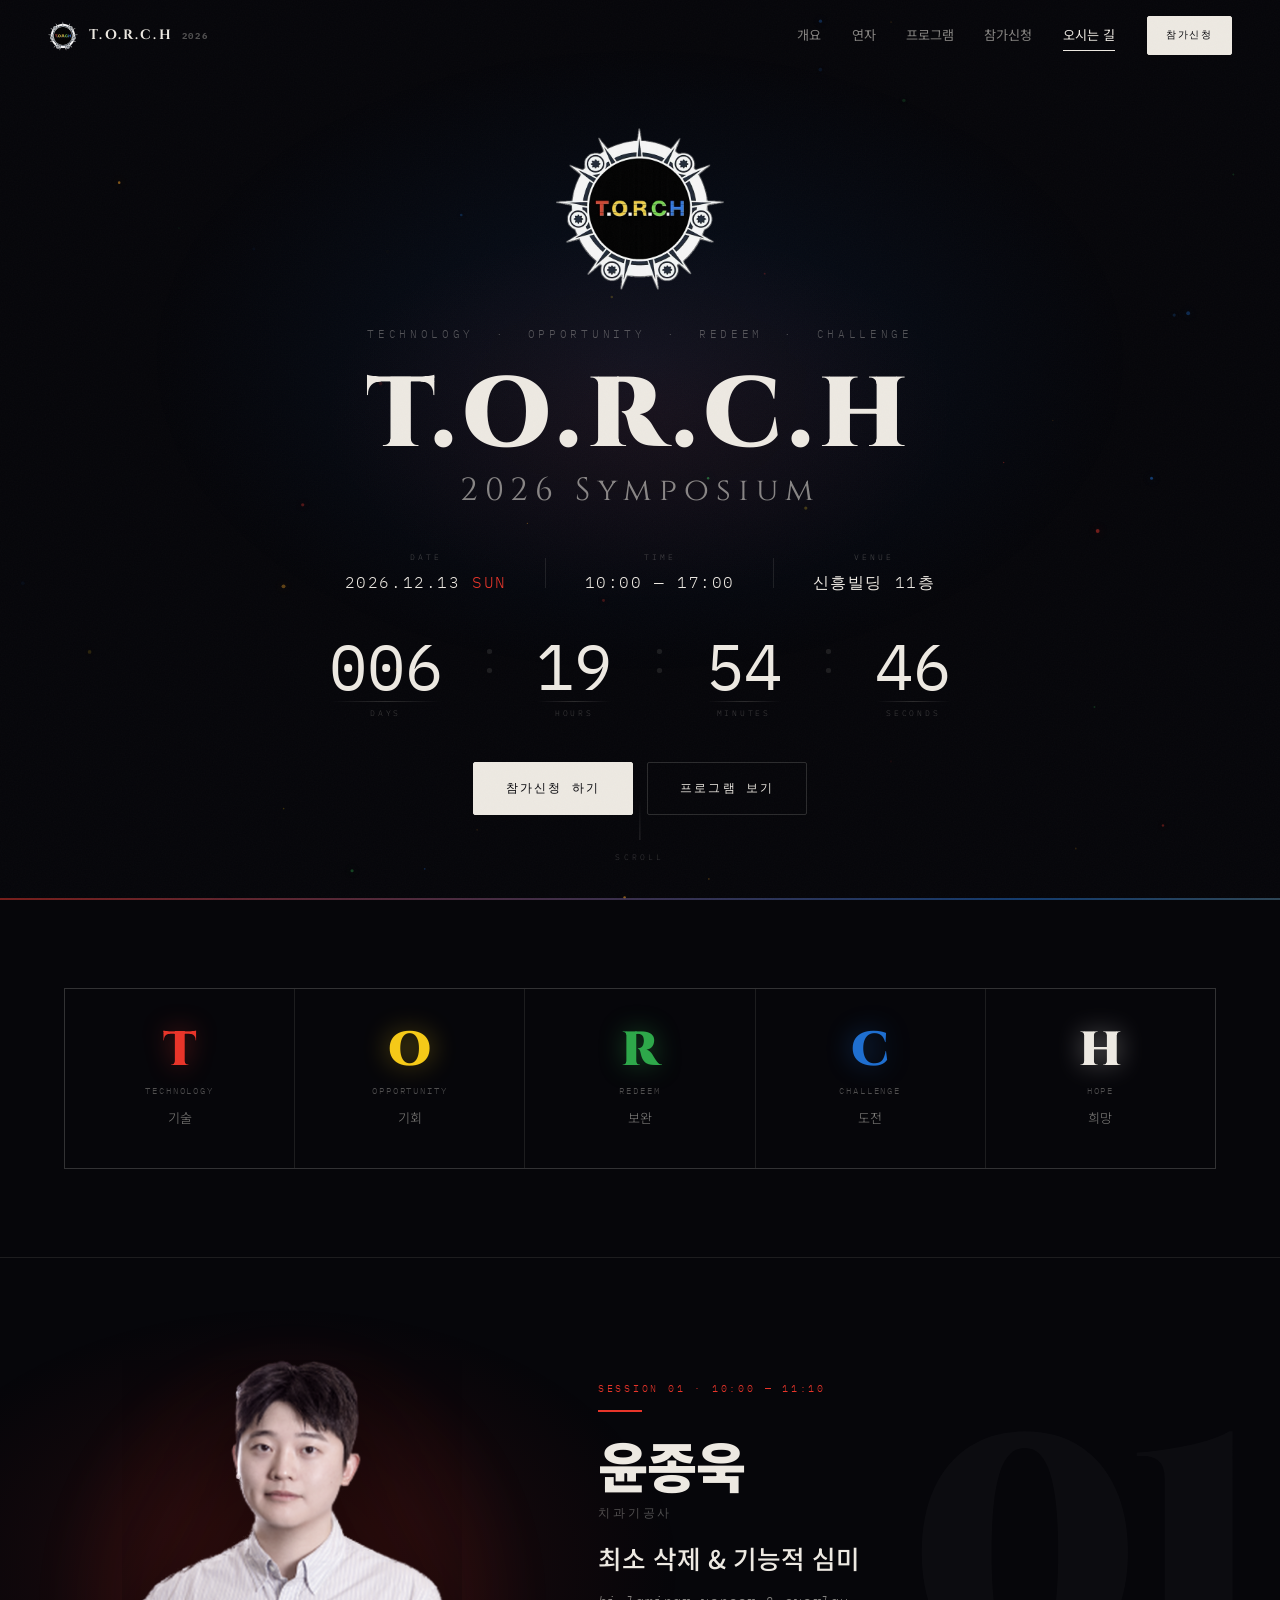
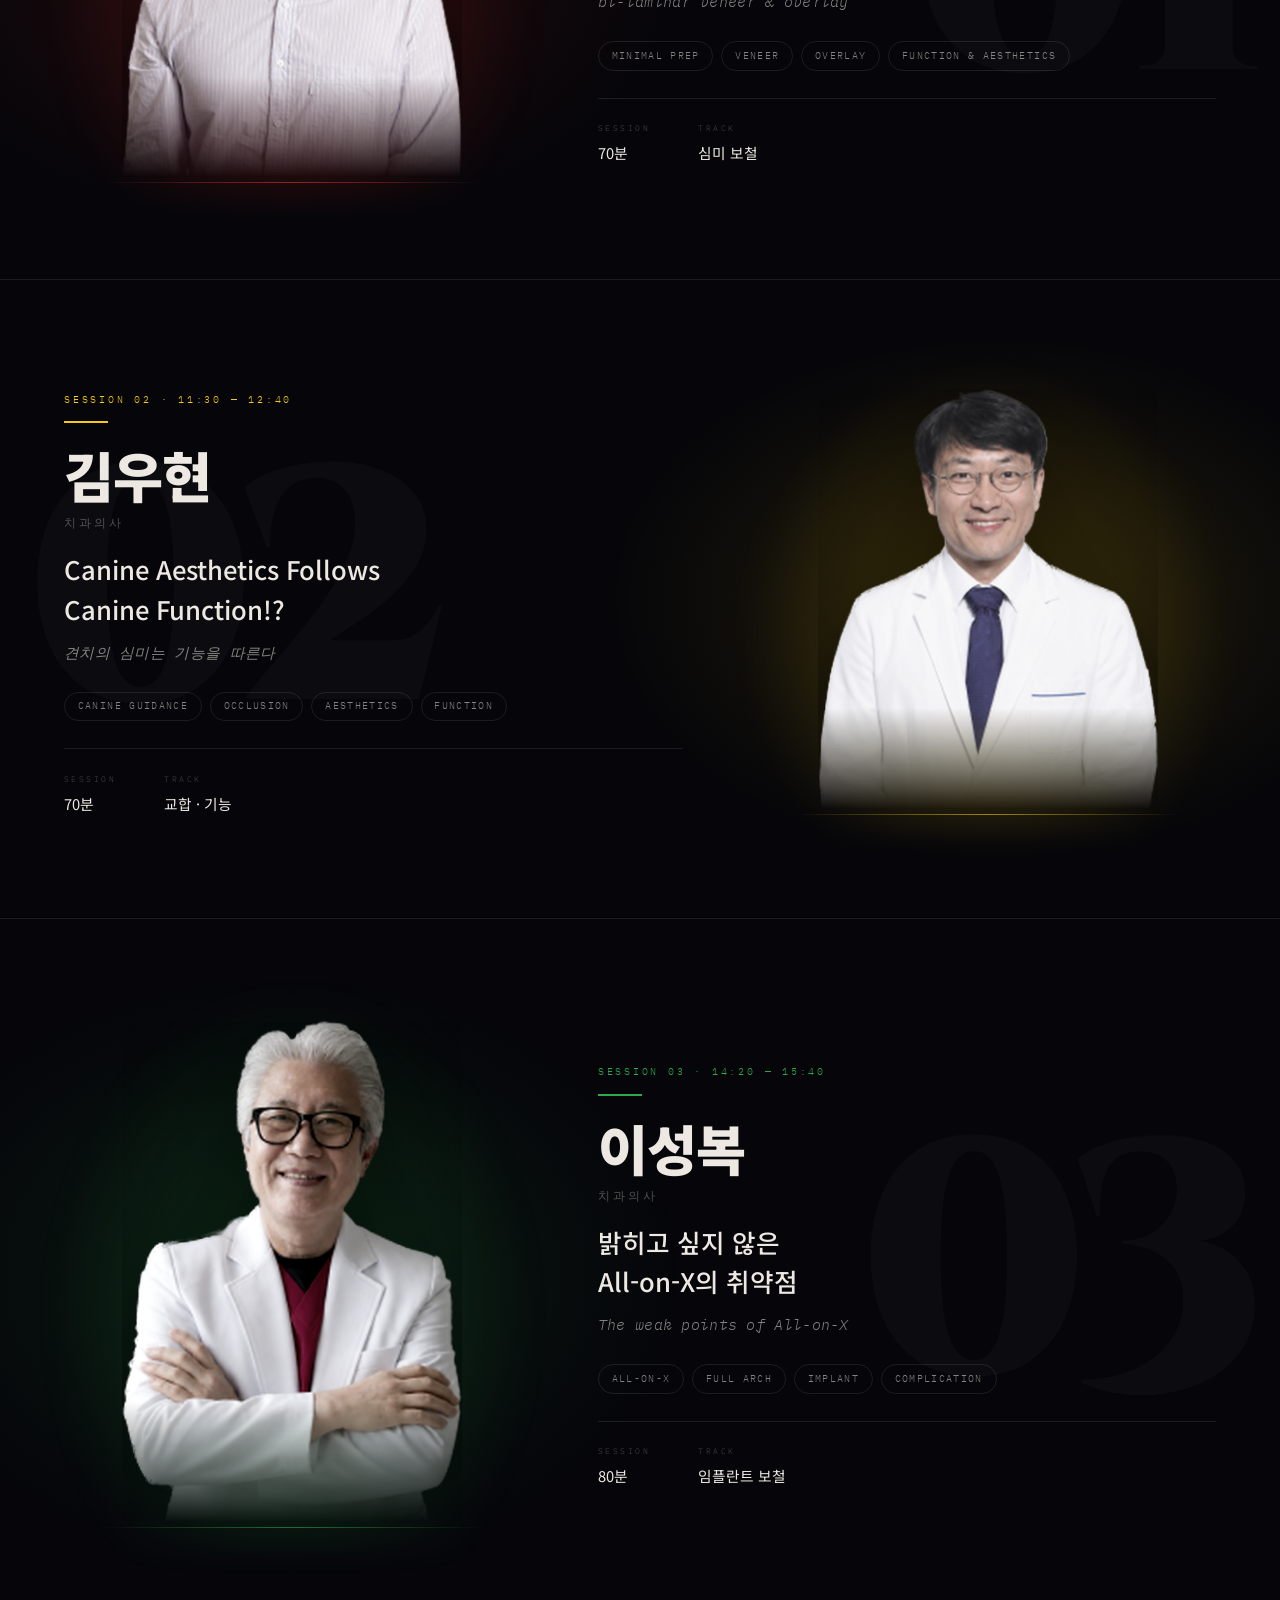
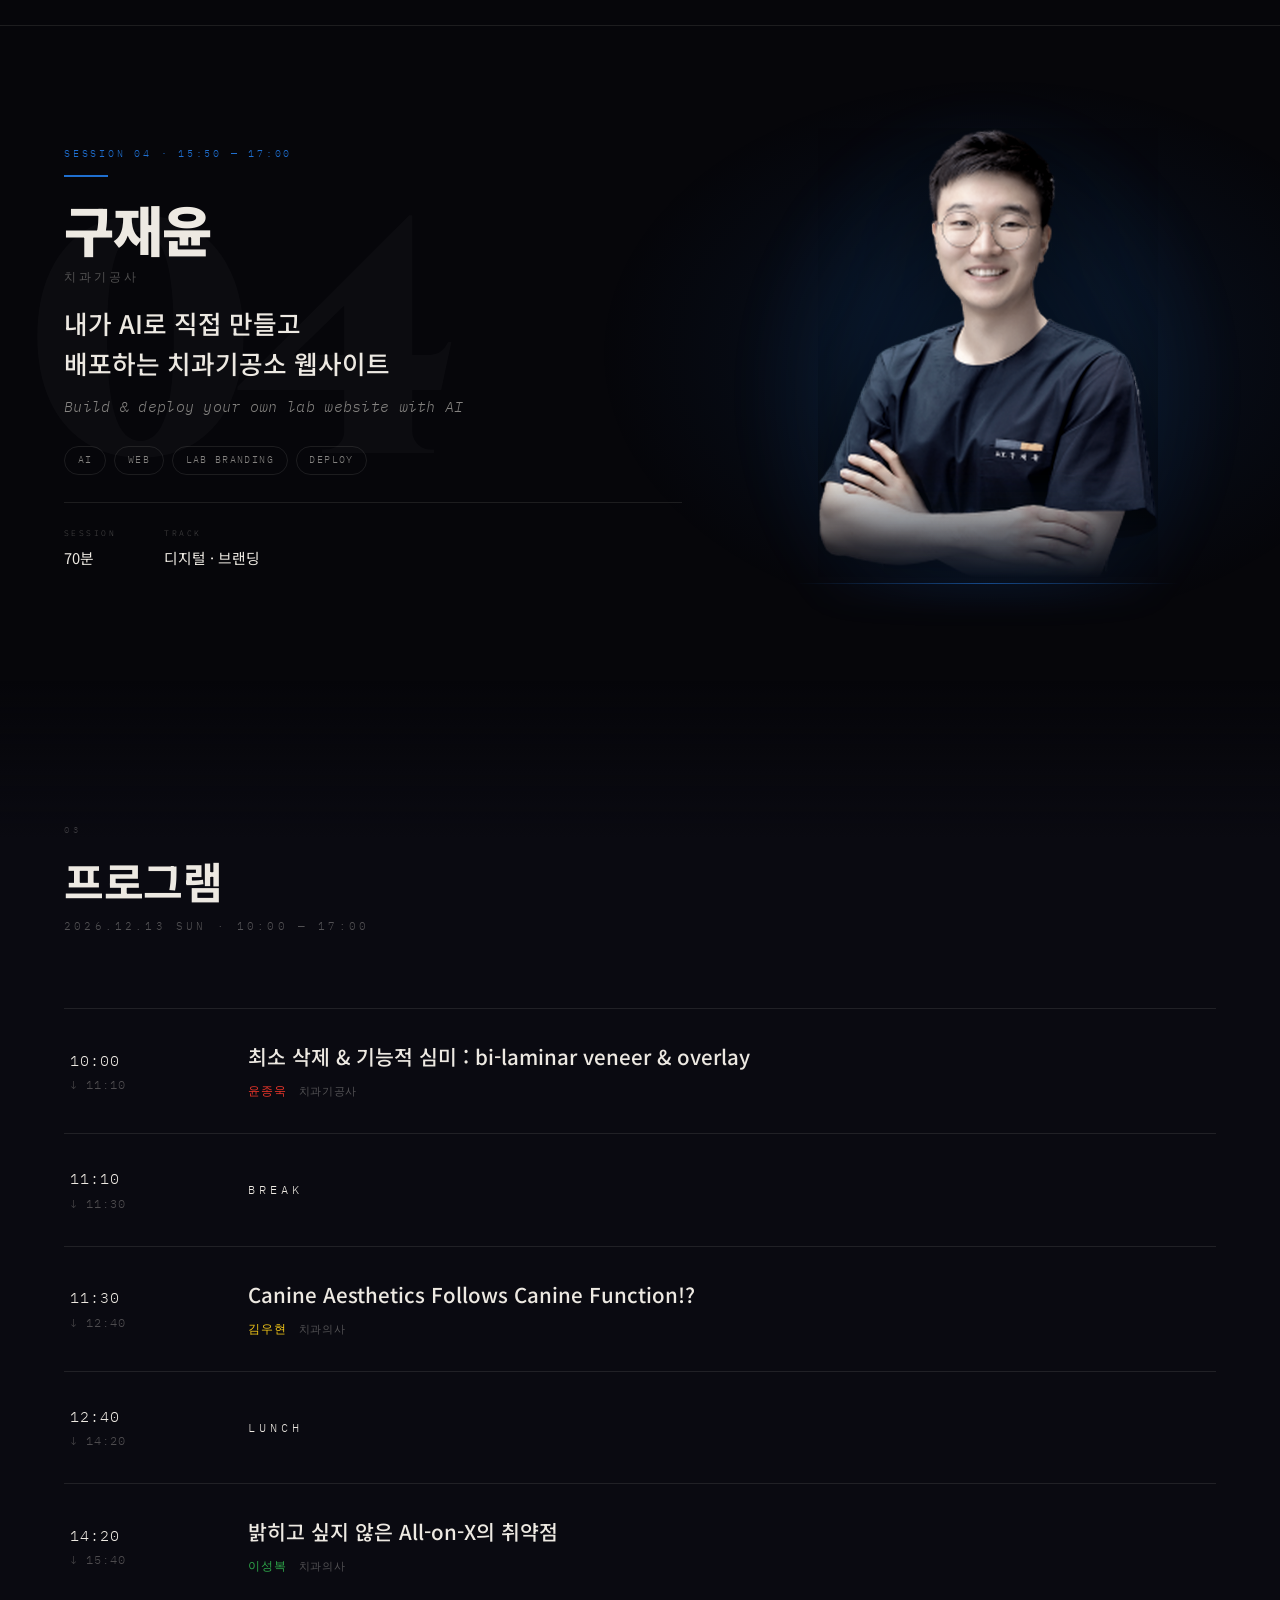
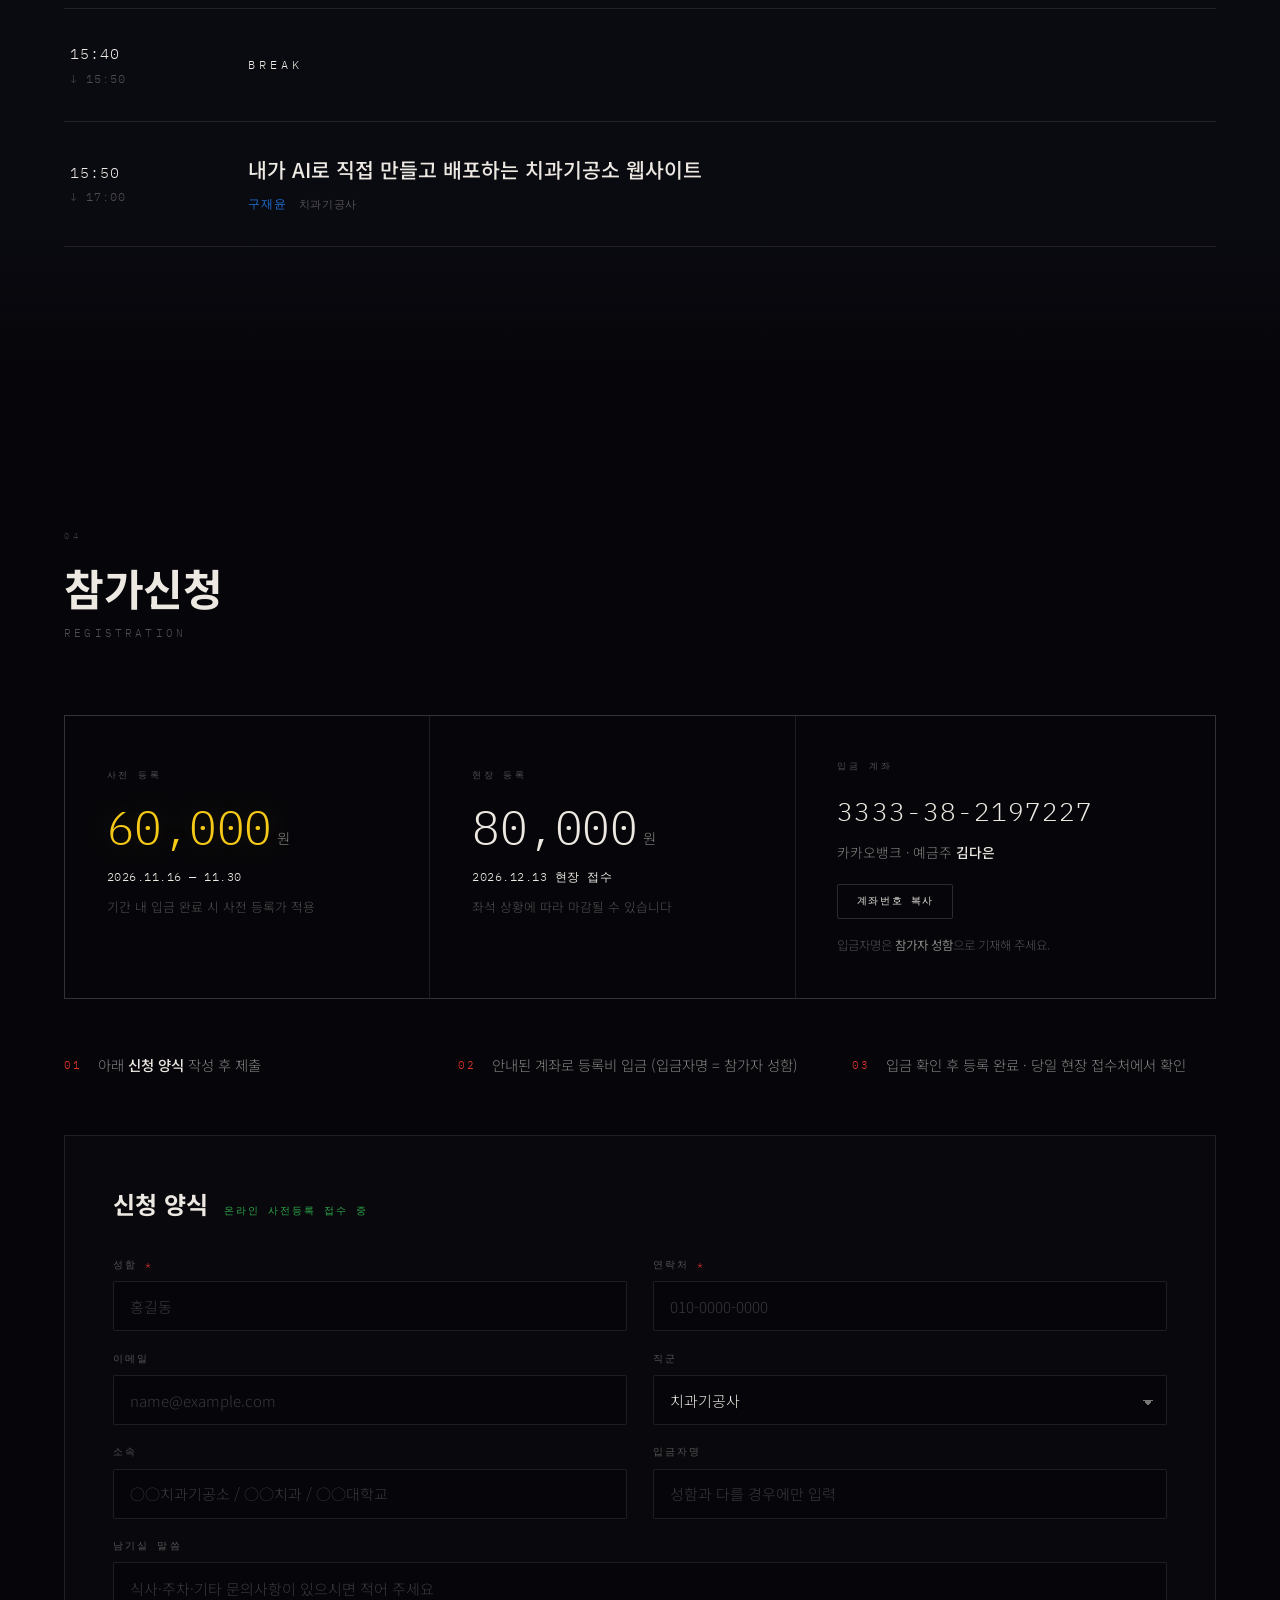
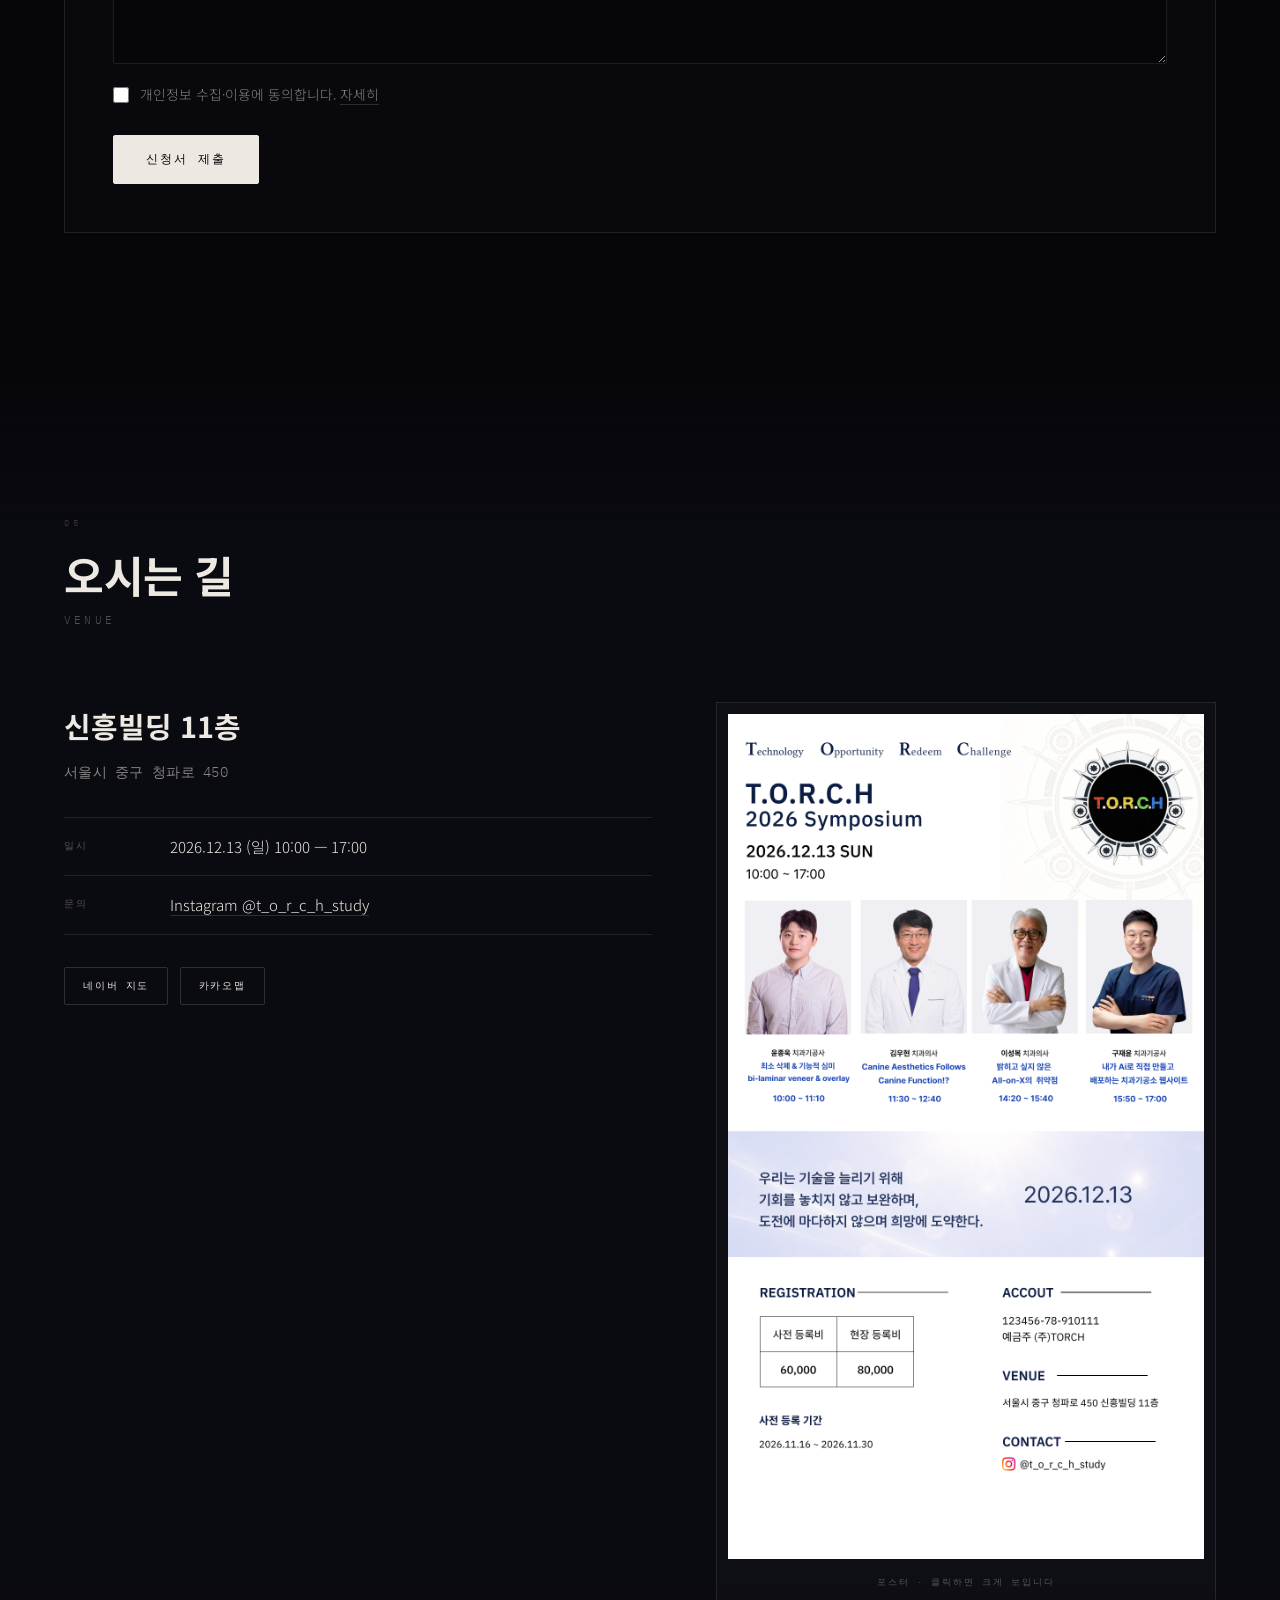
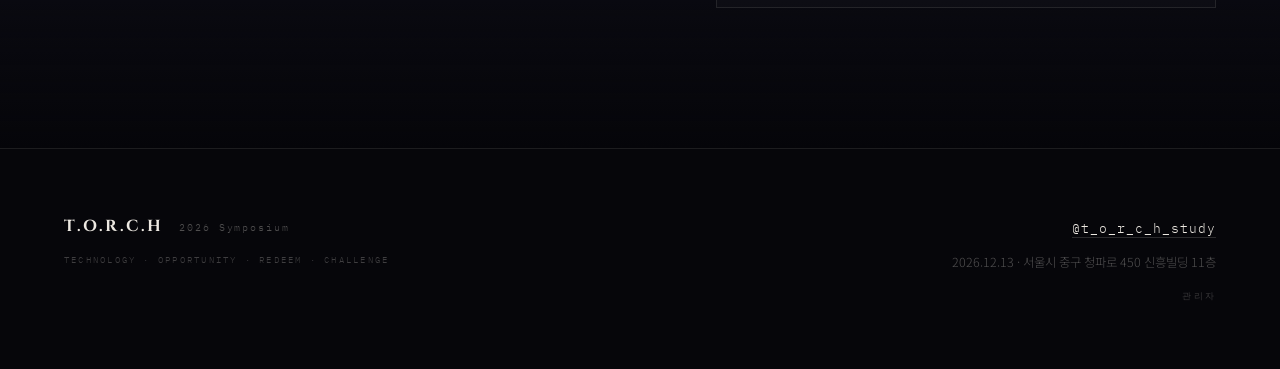
==== commit d2c6d53a: "개요 섹션은 T.O.R.C.H 아크로님만 남기고, 연자 인트로 섹션 제거 - 「불을 옮기는 사람들」 헤더 · 슬로건 · 숫자 요약 삭제 - 「4인의 연자, 하나의 불빛」 헤더 + " ====
--- a/index.html
+++ b/index.html
@@ -31,7 +31,7 @@
   </a>
   <nav class="nav-links">
     <a href="#about">개요</a>
-    <a href="#speakers">연자</a>
+    <a href="#speaker-1">연자</a>
     <a href="#program">프로그램</a>
     <a href="#register">참가신청</a>
     <a href="#venue">오시는 길</a>
@@ -79,20 +79,8 @@
 </section>
 
 <!-- ══ ABOUT / ACRONYM ══════════════════════════════ -->
-<section class="section" id="about">
+<section class="section section-acronym" id="about">
   <div class="wrap">
-    <div class="sec-head reveal">
-      <span class="sec-num">01</span>
-      <h2>불을 옮기는 사람들</h2>
-      <p class="sec-sub">About the symposium</p>
-    </div>
-
-    <p class="lead reveal">
-      우리는 기술을 늘리기 위해<br />
-      기회를 놓치지 않고 보완하며,<br />
-      도전에 마다하지 않으며 희망에 도약한다.
-    </p>
-
     <div class="acronym reveal">
       <div class="ac-item" style="--c:var(--red)">
         <span class="ac-letter">T</span><span class="ac-en">Technology</span><span class="ac-ko">기술</span>
@@ -109,30 +97,6 @@
       <div class="ac-item" style="--c:var(--cream)">
         <span class="ac-letter">H</span><span class="ac-en">Hope</span><span class="ac-ko">희망</span>
       </div>
-    </div>
-
-    <div class="facts reveal">
-      <div class="fact"><b>4</b><span>연자</span></div>
-      <div class="fact"><b>7</b><span>시간</span></div>
-      <div class="fact"><b>1</b><span>DAY</span></div>
-      <div class="fact"><b>60,000</b><span>사전 등록비</span></div>
-    </div>
-  </div>
-</section>
-
-<!-- ══ SPEAKERS ═════════════════════════════════════ -->
-<section class="speakers-intro section" id="speakers">
-  <div class="wrap">
-    <div class="sec-head reveal">
-      <span class="sec-num">02</span>
-      <h2>4인의 연자,<br />하나의 불빛</h2>
-      <p class="sec-sub">Speakers</p>
-    </div>
-    <div class="sp-roster reveal">
-      <a class="rst" href="#speaker-1" style="--c:var(--red)"><em>01</em><b>윤종욱</b><span>치과기공사</span></a>
-      <a class="rst" href="#speaker-2" style="--c:var(--yellow)"><em>02</em><b>김우현</b><span>치과의사</span></a>
-      <a class="rst" href="#speaker-3" style="--c:var(--green)"><em>03</em><b>이성복</b><span>치과의사</span></a>
-      <a class="rst" href="#speaker-4" style="--c:var(--blue)"><em>04</em><b>구재윤</b><span>치과기공사</span></a>
     </div>
   </div>
 </section>
--- a/css/style.css
+++ b/css/style.css
@@ -205,6 +205,7 @@
 
 /* ── Sections ────────────────────────────────────── */
 .section { position: relative; z-index: 2; padding: clamp(5rem, 11vw, 9rem) 0; }
+.section-acronym { padding: clamp(3rem, 7vw, 5.5rem) 0; }
 .section-alt { background: linear-gradient(180deg, transparent, var(--bg-2) 12%, var(--bg-2) 88%, transparent); }
 
 .sec-head { margin-bottom: clamp(2.8rem, 6vw, 4.5rem); }
@@ -219,12 +220,6 @@
 .sec-sub {
   font-family: var(--mono); font-size: 0.66rem; letter-spacing: 0.3em; text-transform: uppercase;
   color: var(--soft); margin-top: 0.7rem;
-}
-
-.lead {
-  font-size: clamp(1.05rem, 2.6vw, 1.65rem); font-weight: 300; line-height: 1.9;
-  color: var(--cream); margin-bottom: clamp(3rem, 7vw, 5rem);
-  border-left: 1px solid var(--hair); padding-left: clamp(1.2rem, 3vw, 2.2rem);
 }
 
 /* acronym */
@@ -248,18 +243,6 @@
   .acronym { grid-template-columns: repeat(2, 1fr); }
   .acronym .ac-item:last-child { grid-column: span 2; }
 }
-
-.facts {
-  display: grid; grid-template-columns: repeat(4, 1fr); gap: 1.5rem;
-  margin-top: clamp(2.5rem, 5vw, 4rem);
-}
-.fact { text-align: center; padding: 1.2rem 0.5rem; }
-.fact b {
-  display: block; font-family: var(--mono); font-weight: 400;
-  font-size: clamp(1.4rem, 3.4vw, 2.2rem); letter-spacing: 0.02em;
-}
-.fact span { font-family: var(--mono); font-size: 0.56rem; letter-spacing: 0.24em; color: var(--soft); text-transform: uppercase; }
-@media (max-width: 620px) { .facts { grid-template-columns: repeat(2, 1fr); } }
 
 /* ── Timeline ────────────────────────────────────── */
 .timeline { list-style: none; border-top: 1px solid var(--hair); }
@@ -407,27 +390,6 @@
 }
 
 /* ═══ Speakers — 개별 섹션 ═══════════════════════════════ */
-.speakers-intro { padding-bottom: clamp(2rem, 4vw, 3rem); }
-
-.sp-roster {
-  display: grid; grid-template-columns: repeat(4, 1fr); gap: 1px;
-  background: var(--hair); border: 1px solid var(--hair);
-}
-@media (max-width: 720px) { .sp-roster { grid-template-columns: repeat(2, 1fr); } }
-.rst {
-  background: var(--bg); padding: clamp(1.2rem, 2.6vw, 1.9rem) 1rem;
-  display: flex; flex-direction: column; align-items: center; gap: 0.35rem;
-  position: relative; overflow: hidden; transition: background .35s;
-}
-.rst::after {
-  content: ''; position: absolute; left: 0; right: 0; bottom: 0; height: 2px;
-  background: var(--c); transform: scaleX(0); transition: transform .45s cubic-bezier(.22,1,.36,1);
-}
-.rst:hover { background: rgba(237,233,226,0.03); }
-.rst:hover::after { transform: scaleX(1); }
-.rst em { font-family: var(--mono); font-style: normal; font-size: 0.6rem; letter-spacing: 0.24em; color: var(--c); }
-.rst b { font-size: 1.06rem; font-weight: 700; }
-.rst span { font-family: var(--mono); font-size: 0.58rem; letter-spacing: 0.18em; color: var(--soft); }
 
 .speaker {
   position: relative; z-index: 2; overflow: hidden;
@@ -472,7 +434,7 @@
   background: linear-gradient(90deg, transparent, rgba(var(--crgb), 0.6), transparent);
 }
 .sp-figure img {
-  width: 100%; max-width: 420px; margin: 0 auto;
+  width: 100%; max-width: 340px; margin: 0 auto;
   filter: grayscale(0.5) contrast(1.05) drop-shadow(0 24px 60px rgba(0,0,0,0.7));
   -webkit-mask-image: linear-gradient(180deg, #000 76%, rgba(0,0,0,0.35) 92%, transparent 100%);
           mask-image: linear-gradient(180deg, #000 76%, rgba(0,0,0,0.35) 92%, transparent 100%);
